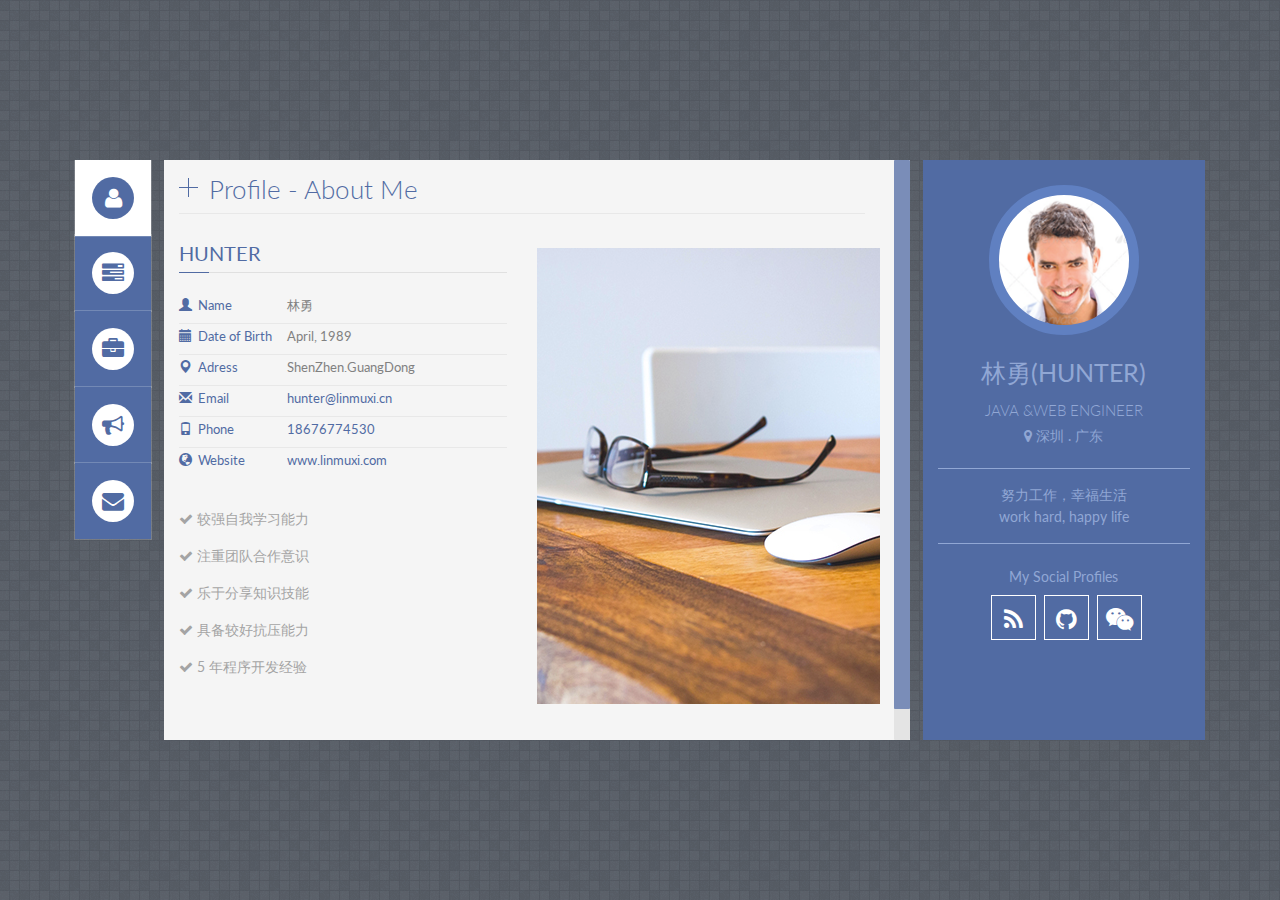
==== index.html @ 7f1f86b0 "update data" ====
<!DOCTYPE html>
<!--[if lt IE 7]>      <html class="no-js lt-ie9 lt-ie8 lt-ie7"> <![endif]-->
<!--[if IE 7]>         <html class="no-js lt-ie9 lt-ie8"> <![endif]-->
<!--[if IE 8]>         <html class="no-js lt-ie9"> <![endif]-->
<!--[if gt IE 8]><!--> <html class="no-js"> <!--<![endif]-->
    <head>

        <title>About Hunter</title>

        <meta http-equiv="content-type" content="text/html; charset=utf-8"/>
        <meta http-equiv="X-UA-Compatible" content="IE=edge,chrome=1">
        <meta name="viewport" content="width=device-width, initial-scale=1, maximum-scale=1"/>

        <meta name="description" content="FlexyCodes - FlexyCard vCard Template. Creating my personal page!"/>

        <!-- CSS | bootstrap -->
        <!-- Credits: http://getbootstrap.com/ -->
        <link  rel="stylesheet" type="text/css" href="css/bootstrap.min.css" />

        <!-- CSS | font-awesome -->
        <!-- Credits: http://fortawesome.github.io/Font-Awesome/icons/ -->
        <link rel="stylesheet" type="text/css" href="css/font-awesome.min.css" />

        <!-- CSS | animate -->
        <!-- Credits: http://daneden.github.io/animate.css/ -->
        <link rel="stylesheet" type="text/css" href="css/animate.min.css" />

        <!-- CSS | Normalize -->
        <!-- Credits: http://manos.malihu.gr/jquery-custom-content-scroller -->
        <link rel="stylesheet" type="text/css" href="css/jquery.mCustomScrollbar.css" />
       	
        <!-- CSS | Colors -->
        <link rel="stylesheet" type="text/css" href="css/colors/DarkBlue.css" id="colors-style" />
        <!--
        <link rel="stylesheet" type="text/css" href="css/switcher.css" />
        -->
        
        <!-- CSS | Style -->
        <!-- Credits: http://themeforest.net/user/FlexyCodes -->
        <link rel="stylesheet" type="text/css" href="css/main.css" />

        <!-- CSS | prettyPhoto -->
        <!-- Credits: http://www.no-margin-for-errors.com/ -->
        <link rel="stylesheet" type="text/css" href="css/prettyPhoto.css"/> 

		<!-- CSS | Google Fonts -->
        <link href='http://fonts.useso.com/css?family=Lato:300,400' rel='stylesheet' type='text/css'>
        <!-- Favicon -->
        <link rel="shortcut icon" type="image/x-icon" href="images/favicon/favicon.ico">

        <!--[if IE 7]>
                <link rel="stylesheet" type="text/css" href="css/icons/font-awesome-ie7.min.css"/>
        <![endif]-->

        <style>
            @media only screen and (max-width : 991px){
                .resp-vtabs .resp-tabs-container {
                    margin-left: 13px;
                }
            }
			
			@media only screen and (min-width : 800px) and (max-width : 991px){
                .resp-vtabs .resp-tabs-container {
                    margin-left: 13px;
					width:89%;
                }
            }		

        </style>

    </head>

    <body>

        <!--[if lt IE 7]>
                <p class="browsehappy">You are using an <strong>outdated</strong> browser. Please <a href="http://browsehappy.com/">upgrade your browser</a> to improve your experience.</p>
        <![endif]-->

        <!-- Laoding page -->
        <div id="preloader"><div id="spinner"></div></div>

        <!-- .slideshow -->
        <ul class="cb-slideshow" id="cb_slideshow" style="display:none">
            <li><span>Image 01</span><div></div></li>
            <li><span>Image 02</span><div></div></li>
            <li><span>Image 03</span><div></div></li>
            <li><span>Image 04</span><div></div></li>
            <li><span>Image 05</span><div></div></li>
            <li><span>Image 06</span><div></div></li>
        </ul> 
        <!-- /.slideshow --> 

        <!-- .wrapper --> 
        <div class="wrapper">

            <!--- .Content --> 
            <section class="tab-content">
                <div class="container">

                    <div class="row">

                        <div class="col-md-12">

                            <div class="row">   

                                <div class="col-md-3 widget-profil">
                                    <div class="row">

    <!-- Profile Image -->
    <div class="col-lg-12 col-md-12 col-sm-3 col-xs-12 ">
    	 
		 
                <!--                
         <div class="image-holder one" id="pic_prof_1" style="display:none">
                
                <img class="head-image up circle" src="images/img/up.png" width="150" height="150" alt="" />
                <img class="head-image up-left circle" src="images/img/upleft.png" width="150" height="150" alt="" />
                <img class="head-image left circle" src="images/img/left.png" width="150" height="150" alt="" />
                <img class="head-image down-left circle" src="images/img/downleft.png" width="150" height="150" alt="" />
                <img class="head-image down circle" src="images/img/down.png" width="150" height="150" alt="" />
                <img class="head-image down-right circle" src="images/img/downright.png" width="150" height="150" alt="" />
                <img class="head-image right circle" src="images/img/right.png" width="150" height="150" alt="" />
                <img class="head-image up-right circle" src="images/img/upright.png" width="150" height="150" alt="" />
                <img class="head-image front circle" src="images/img/front.png" width="150" height="150" alt="" />
                
        </div>
                -->
        
        <!-- style for simple image profile -->		
        <!-- \images\img\front.png -->
   		<div class="circle-img" id="pic_prof_2" style="display:block"></div>
       
    
    </div>
    <!-- End Profile Image -->
  
    <div class="col-lg-12 col-md-12 col-sm-9 col-xs-12">
    
    
        <!-- Profile info -->
        <div id="profile_info">
            <h1 id="name" class="transition-02">林勇(HUNTER)</h1>
            <h4 class="line">JAVA &AMP;WEB ENGINEER</h4>
            <h6><span class="fa fa-map-marker"></span> 深圳 . 广东</h6>
        </div>
        <!-- End Profile info -->  
    	
        
        <!-- Profile Description -->
        <div id="profile_desc">
            <p>
            	努力工作，幸福生活
            </p>
            <p>
                work hard, happy life
            </p>
        </div>
        <!-- End Profile Description -->  
    	
        
        <!-- Name -->
         <div id="profile_social">
            <h6>My Social Profiles</h6>
			
            <!-- <a href="#"><i class="fa fa-facebook"></i></a>
            <a href="#"><i class="fa fa-twitter"></i></a>
            <a href="#"><i class="fa fa-linkedin"></i></a>
            <a href="#"><i class="fa fa fa-dribbble"></i></a>
            <a href="#"><i class="fa fa-foursquare"></i></a> -->
            <a href="http://www.linmuxi.com" target="_blank"><i class="fa fa-rss"></i></a>
            <a href="https://github.com/linmuxi" target="_blank"><i class="fa fa-github"></i></a>
            <!-- <a href="https://plus.google.com/u/0/101683678720887158691" target="_blank"><i class="fa fa-google-plus"></i></a> -->
            <a href="images/img-profile/my-weixin.png"  rel="portfolio"><i class="fa fa-weixin"></i></a>
            <div class="clear"></div>
        </div>
        <!-- End Name -->  
      
    
    
    </div>
  
</div>                                </div>

                                <div class="col-md-9 flexy_content" style="padding-left: 0;padding-right: 0;">

                                    <!-- verticalTab menu -->
                                    <div id="verticalTab">

                                        <ul class="resp-tabs-list">
                                            <li class="tabs-profile hi-icon-wrap hi-icon-effect-5 hi-icon-effect-5a profile" data-tab-name="profile">			
                                                <span class="tite-list">profile</span>
                                                <i class="fa fa-user icon_menu icon_menu_active"></i>
                                            </li>

                                            <li class="tabs-resume hi-icon-wrap hi-icon-effect-5 hi-icon-effect-5a" data-tab-name="resume"> 
                                                <span class="tite-list">resume</span>
                                                <i class="fa fa-tasks icon_menu"></i>
                                            </li>

                                            <li class="tabs-portfolio hi-icon-wrap hi-icon-effect-5 hi-icon-effect-5a" data-tab-name="portfolio"> 
                                                <span class="tite-list">portfolio</span>
                                                <i class="fa fa-briefcase icon_menu"></i>
                                            </li>

                                            <li class="tabs-blog hi-icon-wrap hi-icon-effect-5 hi-icon-effect-5a" data-tab-name="blog">
                                                <span class="tite-list">blog</span>
                                                <i class="fa fa-bullhorn icon_menu"></i>
                                            </li>

                                            <li class="tabs-contact hi-icon-wrap hi-icon-effect-5 hi-icon-effect-5a" data-tab-name="contact" style="margin-bottom: 48px !important;"> 
                                                <span class="tite-list">contact</span>
                                                <i class="fa fa-envelope icon_menu"></i> 
                                            </li>

                                            <!-- <a href="#" id="print"><i class="fa fa-print icon_print"></i> </a>
                                            <a href="#" id="downlowd"><i class="fa fa-download icon_print"></i> </a> -->
                                        </ul>
                                        <!-- /resp-tabs-list -->



                                        <!-- resp-tabs-container --> 
                                        <div class="resp-tabs-container">

                                            <!-- profile -->
                                            <div id="profile" class="content_2">
                                                <!-- .title -->
<h1 class="h-bloc">Profile - About Me</h1>

<div class="row top-p">
    <div class="col-md-6 profile-l">
 		
        <!--About me-->
        <div class="title_content">
            <div class="text_content">Hunter</div>
            <div class="clear"></div>
        </div>

		   <ul class="about">

            <li>
                <i class="glyphicon glyphicon-user"></i>
                <label>Name</label>
                <span class="value">林勇</span>
                <div class="clear"></div>
            </li>

            <li>
                <i class="glyphicon glyphicon-calendar"></i>
                <label>Date of Birth</label>
                <span class="value">April, 1989</span>
                <div class="clear"></div>
            </li>

            <li> 
                <i class="glyphicon glyphicon-map-marker"></i>
                <label>Adress</label>
                <span class="value">ShenZhen.GuangDong</span>
                <div class="clear"></div>
            </li>

            <li>
                <i class="glyphicon glyphicon-envelope"></i>
                <label>Email</label>
                <span class="value"><a href="Mailto:hunter@linmuxi.cn">hunter@linmuxi.cn</a></span>
                <div class="clear"></div>
            </li>

            <li>
                <i class="glyphicon glyphicon-phone"></i>
                <label>Phone</label>
                <span class="value"><a href="tel:18676774530">18676774530</a></span>
                <div class="clear"></div>
            </li>

            <li>
                <i class="glyphicon glyphicon-globe"></i>
                <label>Website</label>
                <span class="value"><a href="http://www.linmuxi.com" target="_blank">www.linmuxi.com</a></span>
                <div class="clear"></div>
            </li>

        </ul>


        <p style="margin-bottom:15px">
            <i class="fa fa-check"></i>       
            较强自我学习能力
        </p>
        
         <p style="margin-bottom:15px">
            <i class="fa fa-check"></i>       
            注重团队合作意识
        </p>
         <p style="margin-bottom:15px">
            <i class="fa fa-check"></i>       
            乐于分享知识技能
        </p>
         <p style="margin-bottom:15px">
            <i class="fa fa-check"></i>       
            具备较好抗压能力
        </p>
         <p style="margin-bottom:15px">
            <i class="fa fa-check"></i>       
            5&nbsp;年程序开发经验
        </p>

    </div>
    <!-- End left-wrap -->

    <div class="col-md-6 profile-r">

        <div class="cycle-slideshow">
            <img src="images/img-profile/about_1.jpg" alt="" />
            <img src="images/img-profile/about_2.png" alt="" />
            <img src="images/img-profile/about_3.png" alt="" />
        </div>

    </div>

</div>

    <div class="clear"></div>


    <!--

    <div class="row" id="services">
		<div class="col-md-12">
            <div class="title_content">
                <div class="text_content">My Services 1</div>
                <div class="clear"></div>
            </div>
    
    
            <div class="col-md-4 pack-service">
                <div class="service">
                    <div class="service-icon"><i class="fa fa-tag"></i></div>
                    <div class="service-detail">
                        <h6>Making Money</h6>
                        <p>Fusce quis interdum ipsum.Suspendi suscipit vehicula sapienid mattis. Lorem ipsum amet consectetur.</p>
                    </div>
                </div>
            </div>
            <div class="col-md-4 pack-service">
                <div class="service">
                    <div class="service-icon"><i class="fa fa-cogs"></i></div>
                    <div class="service-detail">
                        <h6>Easy to Customize</h6>
                        <p>Fusce quis interdum ipsum.Suspendi suscipit vehicula sapienid mattis. Lorem ipsum amet consectetur.</p>
                    </div>
                </div>
            </div>
            <div class="col-md-4 pack-service">
                <div class="service">
                    <div class="service-icon"><i class="fa fa-arrows-alt"></i></div>
                    <div class="service-detail">
                        <h6>Moving Let Us Help</h6>
                        <p>Fusce quis interdum ipsum.Suspendi suscipit vehicula sapienid mattis. Lorem ipsum amet consectetur.</p>
                    </div>
                </div>
            </div>
         </div> 
    </div>
    -->
    <!-- End Services -->

   

<!-- <div class="copyrights">Collect from <a href="http://www.cssmoban.com/" >免费模板</a></div> -->

    <div class="clear"></div>
    <div class="border-list"></div>
	
    <div class="row">
    <div class="col-md-12">
        <!--
        <div class="bottom-p">
            <div class="title_content">
                <div class="text_content">My Services 2</div>
                <div class="clear"></div>
            </div>
    
            <div class="panel-group" id="accordion">
                <div class="panel panel-default">
                    <div class="panel-heading">
                        <h4 class="panel-title">
                            <a data-toggle="collapse" data-parent="#accordion" href="#collapseOne" class="collapse_tabs">
                                Making Money
                                <i class="glyphicon glyphicon-chevron-up" style="float: right;font-size: 13px;"></i>
                            </a>
                        </h4>
                    </div>
                    <div id="collapseOne" class="panel-collapse collapse in">
                        <div class="panel-body">
                            <i class="fa fa-quote-left"></i>  Anim pariatur cliche reprehenderit, enim eiusmod high life accusamus terry richardson ad squid. 3 wolf moon officia aute, non cupidatat skateboard dolor brunch. Food truck quinoa nesciunt laborum eiusmod. Brunch 3 wolf moon tempor, sunt aliqua put a bird on it squid single-origin coffee nulla assumenda shoreditch et. Nihil anim keffiyeh helvetica, craft beer labore wes anderson cred nesciunt sapiente ea proident. Ad vegan excepteur butcher vice lomo. Leggings occaecat craft beer farm-to-table, raw denim aesthetic synth nesciunt you probably haven't heard of them accusamus labore sustainable VHS.
                        </div>
                    </div>
                </div>
                <div class="panel panel-default">
                    <div class="panel-heading">
                        <h4 class="panel-title">
                            <a data-toggle="collapse" data-parent="#accordion" href="#collapseTwo" class="collapse_tabs">
                                Easy to Customize
                                <i class="glyphicon glyphicon-chevron-down" style="float: right;font-size: 13px;"></i>
                            </a>
                        </h4>
                    </div>
                    <div id="collapseTwo" class="panel-collapse collapse">
                        <div class="panel-body">
                            <i class="fa fa-quote-left"></i>  Anim pariatur cliche reprehenderit, enim eiusmod high life accusamus terry richardson ad squid. 3 wolf moon officia aute, non cupidatat skateboard dolor brunch. Food truck quinoa nesciunt laborum eiusmod. Brunch 3 wolf moon tempor, sunt aliqua put a bird on it squid single-origin coffee nulla assumenda shoreditch et. Nihil anim keffiyeh helvetica, craft beer labore wes anderson cred nesciunt sapiente ea proident. Ad vegan excepteur butcher vice lomo. Leggings occaecat craft beer farm-to-table, raw denim aesthetic synth nesciunt you probably haven't heard of them accusamus labore sustainable VHS.
                        </div>
                    </div>
                </div>
                <div class="panel panel-default">
                    <div class="panel-heading">
                        <h4 class="panel-title">
                            <a data-toggle="collapse" data-parent="#accordion" href="#collapseThree" class="collapse_tabs">
                                Moving Let Us Help
                                <i class="glyphicon glyphicon-chevron-down" style="float: right;font-size: 13px;"></i>
                            </a>
                        </h4>
                    </div>
                    <div id="collapseThree" class="panel-collapse collapse">
                        <div class="panel-body">
                            <i class="fa fa-quote-left"></i>  Anim pariatur cliche reprehenderit, enim eiusmod high life accusamus terry richardson ad squid. 3 wolf moon officia aute, non cupidatat skateboard dolor brunch. Food truck quinoa nesciunt laborum eiusmod. Brunch 3 wolf moon tempor, sunt aliqua put a bird on it squid single-origin coffee nulla assumenda shoreditch et. Nihil anim keffiyeh helvetica, craft beer labore wes anderson cred nesciunt sapiente ea proident. Ad vegan excepteur butcher vice lomo. Leggings occaecat craft beer farm-to-table, raw denim aesthetic synth nesciunt you probably haven't heard of them accusamus labore sustainable VHS.
                        </div>
                    </div>
                </div>
            </div>
        </div>
    -->
    </div>
 
 
</div>
    <div class="clear"></div>
                                            </div>
                                            <!-- End .profile -->

                                            <!-- .resume -->
                                            <div id="resume" class="content_2">
                                                <!-- .title -->

<h1 class="h-bloc">Resume - Personal Info</h1> 

<div class="row">

   <!-- .resume-right -->
    <div class="col-md-6">

        <!-- .title_content -->
        <div class="title_content" style="float: none;">
            <div class="text_content">Web skills</div>
            <div class="clear"></div>
        </div>
        <!-- /.title_content -->
        
        <div class="skills">
            <!-- .skillbar -->
            <div class="skillbar clearfix" data-percent="95%">
                <div class="skillbar-title"><span>Photoshop</span></div>
                <div class="skillbar-bar"></div>
                <div class="skill-bar-percent">95%</div>
            </div>
    
            <!-- /.skillbar -->
            
            <!-- .skillbar -->
            <div class="skillbar clearfix" data-percent="90%">
                <div class="skillbar-title"><span>Illustrateur</span></div>
                <div class="skillbar-bar"></div>
                <div class="skill-bar-percent">90%</div>
            </div>
            <!-- /.skillbar -->
            
            <!-- .skillbar -->
            <div class="skillbar clearfix" data-percent="65%">
                <div class="skillbar-title"><span>Indesign</span></div>
                <div class="skillbar-bar"></div>
                <div class="skill-bar-percent">65%</div>
            </div>
            <!-- /.skillbar -->
            
            <!-- .skillbar -->
            <div class="skillbar clearfix" data-percent="35%">
                <div class="skillbar-title"><span>Flash</span></div>
                <div class="skillbar-bar"></div>
                <div class="skill-bar-percent">35%</div>
            </div>
            <!-- /.skillbar -->
        </div>
        
        
        <!-- .title_content -->
        <div class="title_content" style="float: none;">
            <div class="text_content">Server-side Skills</div>
            <div class="clear"></div>
        </div>
        <!-- /.title_content -->
        
        <div class="skills">
            <!-- .skillbar -->
            <div class="skillbar clearfix" data-percent="85%">
                <div class="skillbar-title"><span>Wordpress</span></div>
                <div class="skillbar-bar"></div>
                <div class="skill-bar-percent">85%</div>
            </div>
            <!-- /.skillbar -->
            
            <!-- .skillbar -->
            <div class="skillbar clearfix" data-percent="75%">
                <div class="skillbar-title"><span>Joomla</span></div>
                <div class="skillbar-bar"></div>
                <div class="skill-bar-percent">75%</div>
            </div>
            <!-- /.skillbar -->
            
            <!-- .skillbar -->
            <div class="skillbar clearfix" data-percent="60%">
                <div class="skillbar-title"><span>Drupal</span></div>
                <div class="skillbar-bar"></div>
                <div class="skill-bar-percent">60%</div>
            </div>
            <!-- /.skillbar -->
            
             <!-- .skillbar -->
            <div class="skillbar clearfix" data-percent="89%">
                <div class="skillbar-title"><span>Php</span></div>
                <div class="skillbar-bar"></div>
                <div class="skill-bar-percent">89%</div>
            </div>
            <!-- /.skillbar --> 
        </div>
        
         
        <!-- .title_content -->
        <div class="title_content" style="float: none;">
            <div class="text_content">Other Skills</div>
            <div class="clear"></div>
        </div>
        <!-- /.title_content -->
            
        <div class="skills">       
            <!-- .skillbar -->
            <div class="skillbar clearfix" data-percent="85%">
                <div class="skillbar-title"><span>MS Excel</span></div>
                <div class="skillbar-bar"></div>
                <div class="skill-bar-percent">85%</div>
            </div>
            <!-- /.skillbar -->
            
            <!-- .skillbar -->
            <div class="skillbar clearfix " data-percent="95%">
                <div class="skillbar-title"><span>MS Word</span></div>
                <div class="skillbar-bar"></div>
                <div class="skill-bar-percent">95%</div>
            </div>
            <!-- /.skillbar -->
            
            <!-- .skillbar -->
            <div class="skillbar clearfix " data-percent="60%">
                <div class="skillbar-title"><span>Powerpoint</span></div>
                <div class="skillbar-bar"></div>
                <div class="skill-bar-percent">60%</div>
            </div>
            <!-- /.skillbar -->
            
            <!-- .skillbar -->
            <div class="skillbar clearfix " data-percent="40%">
                <div class="skillbar-title"><span>SharePoint</span></div>
                <div class="skillbar-bar"></div>
                <div class="skill-bar-percent">40%</div>
            </div>
            <!-- /.skillbar -->   
		</div>
        
        <!-- .title_content -->
        <div class="title_content" style="float: none;">
            <div class="text_content">Language Skills</div>
            <div class="clear"></div>
        </div>
        <!-- /.title_content -->
        
        <div class="skills">
            <!-- .skillbar -->
            <div class="skillbar clearfix" data-percent="90%">
                <div class="skillbar-title"><span>English</span></div>
                <div class="skillbar-bar"></div>
                <div class="skill-bar-percent">90%</div>
            </div>
            <!-- /.skillbar -->
            
            <!-- .skillbar -->
            <div class="skillbar clearfix " data-percent="80%">
                <div class="skillbar-title"><span>French</span></div>
                <div class="skillbar-bar"></div>
                <div class="skill-bar-percent">80%</div>
            </div>
            <!-- /.skillbar -->
            
            <!-- .skillbar -->
            <div class="skillbar clearfix " data-percent="50%">
                <div class="skillbar-title"><span>Spanish</span></div>
                <div class="skillbar-bar"></div>
                <div class="skill-bar-percent">50%</div>
            </div>
            <!-- /.skillbar -->
            
            <!-- .skillbar -->
            <div class="skillbar clearfix " data-percent="60%">
                <div class="skillbar-title"><span>Swiss</span></div>
                <div class="skillbar-bar"></div>
                <div class="skill-bar-percent">60%</div>
            </div>
            <!-- /.skillbar -->
        </div>
        
        
        <!-- .title_content -->
        <div class="title_content" style="float: none;">
            <div class="text_content">My Resume</div>
            <div class="clear"></div>
        </div>
        <!-- /.title_content -->
        
        <!-- .download_resume -->
        <a class="download" style="margin:0;float: left;" href="#">
            <span data-hover="Download My Resume"><i class="glyphicon glyphicon-download-alt"></i> Download My Resume</span>
        </a>
        <!-- /.download_resume -->

    </div>
     <!-- /.resume-right -->
     
     
     
     <!-- .resume-left -->
    <div class="col-md-6 resume-left">    
        <!-- .title_content -->
        <div class="title_content" style="margin-bottom:5px">
            <div class="text_content">Experience</div>
            <div class="clear"></div>
        </div>
        <!-- /.title_content -->
        
        <!-- .attributes -->
        <ul class="attributes">
            <li class="first">
                <h5>软件工程师 <span class="duration"><i class="fa fa-calendar color"></i> 2015.7 - Now</span></h5>
                <h6><span class="fa fa-briefcase"></span> 深圳市前海吉信互联网金融服务有限公司</h6>
                <p>在职期间主要负责公司理财P2P平台开发与维护、Android相关应用开发、官网门户网站开发</p>
                <p>
                    <i class="fa fa-check"> 理财P2P平台：<a href="https://www.loankeen.com/" target="_blank">www.loankeen.com</a></i>
                    <i class="fa fa-check"> 官网门户网站：<a href="http://www.jxjust.com/" target="_blank">www.jxjust.com</a></i>
                    <i class="fa fa-check"> Android应用：<a href="http://7xqlat.com1.z0.glb.clouddn.com/android_tv_realtime.png" target="_blank" rel="portfolio">TV实时交易数据</a></i>
                </p>
                <p></p>
            </li>
            <li>
                <h5>Java软件工程师 <span class="duration"><i class="fa fa-calendar color"></i> 2012.7 - 2015.7</span></h5>
                <h6><span class="fa fa-briefcase"></span> 深圳市康拓普信息技术有限公司</h6>
                <p>...</p>
            </li>
            <li>
                <h5>Java软件工程师 <span class="duration"><i class="fa fa-calendar color"></i> 2011.6 - 2012.7</span></h5>
                <h6><span class="fa fa-briefcase"></span> 博彦科技(深圳)有限公司</h6>
                <p>...</p>
            </li>
        </ul>
        <!-- /.attributes -->
        <br>
        
        <!-- .title_content -->
        <div class="title_content">
            <div class="text_content">Education</div>
            <div class="clear"></div>
        </div>
        <!-- /.title_content -->
        
        <!-- .attributes -->
        <ul class="attributes">
            <li class="first">
                <h5>华中科技大学 <span class="duration"><i class="fa fa-calendar color"></i> 2011 - 2016</span></h5>
                <h6><span class="fa fa-book"></span> 计算机科学与技术<span style="padding-left:20px;">本科</span></h6>
            </li>
            <li>
                <h5>华中科技大学 <span class="duration"><i class="fa fa-calendar color"></i> 2008 - 2011</span></h5>
                <h6><span class="fa fa-book"></span>  计算机应用技术<span style="padding-left:20px;">专科</span></h6>
            </li>
        </ul>
        <!-- /.attributes -->
        <br>  
        
        
          <!-- .title_content 
        <div class="title_content">
            <div class="text_content">Awards</div>
            <div class="clear"></div>
        </div>-->
        <!-- /.title_content -->
        
        <!-- .attributes 
        <ul class="attributes">
            <li class="first">
                <h5>Graphic &amp; Art Direction <span class="duration"><i class="fa fa-calendar color"></i> 2013 - 2014</span></h5>
                <h6><span class="fa fa-trophy"></span> Name of Institute</h6>
                <p>Emi Phasellus congue auctor risuspon, eget males. Pellentes que un imperdiet, odio quis orn sollicitud. Sed vitae lectus elementum mauris.</p>
            </li>
            <li>
                <h5>Design &amp; Art Direction <span class="duration"><i class="fa fa-calendar color"></i> 2012 - 2013</span></h5>
                <h6><span class="fa fa-trophy"></span> Name of Institute</h6>
                <p>Emi Phasellus congue auctor risuspon, eget males. Pellentes que un imperdiet, odio quis orn sollicitud. Sed vitae lectus elementum mauris.</p>
            </li>
  
        </ul>-->
        <!-- /.attributes -->
        <br>  
        
    </div>
    <!-- /.resume-left -->
</div>

  <div style="clear: both"></div>  
  
  
<!-- client reference -->
<div class="row">
    <div class="col-md-12">   
    
<div class="reference clearfix"> 
            
         <!-- .title_content 
        <div class="title_content" style="margin-bottom:5px">
            <div class="text_content">Client reference</div>
            <div class="clear"></div>
        </div>-->
        <!-- /.title_content -->
        
        <!--
        <ul>
            <li class="clearfix">
                <img src="http://placehold.it/100x100" class="img_reference" width="100" height="100" alt="">
                <p>“Many desktop publishing packages and web page editors now use Lorem Ipsum as their default will model text, and a search for 'lorem ipsum' hope is uncover many web sites still”</p>
                <span>John Doe, UX Designer</span>
            </li>
            <li class="clearfix">
                <img src="http://placehold.it/100x100" class="img_reference" width="100" height="100" alt="">
                <p>“very nice colleague she always helped me out if i didnt know something editors now use Lorem Ipsum as their default”</p>
                <span>Leia Calvi, UX Designer</span>
            </li>
            <li class="clearfix">
                <img src="http://placehold.it/100x100" class="img_reference" width="100" height="100" alt="">
                <p>“old colleague and now close friend, she is really sweet and helpfull packages and web page editors now use Lorem Ipsum as their default will model text”</p>
                <span>Maria Callas, UX Designer</span>
            </li>
        </ul>
    -->
</div>
 </div>
     
     <!-- <div class="copyrights">Collect from <a href="http://www.cssmoban.com/" >免费模板</a></div> -->
     
     
     <div style="clear: both"></div>   
</div>

                                            </div>
                                            <!-- End .resume -->

                                            <!-- .portfolio -->
                                            <div id="portfolio" class="content_2">
                                                
                                                <!-- .title -->
                                                <h1 class="h-bloc">Portfolio - My Works</h1>

                                                <!-- .container-portfolio -->
                                                <div class="container-portfolio">

                                                    <!-- #filters -->
                                                    <ul id="filters" class="clearfix">
                                                        <li><span class="filter active" data-filter="catWeb catGraphic catMotion logo">All</span></li>
                                                        <li><span class="filter" data-filter="catWeb">Web Design</span></li>
                                                        <li><span class="filter" data-filter="catGraphic">Graphic Design</span></li>
                                                        <li><span class="filter" data-filter="catMotion">Motion Graphic</span></li>
                                                        <li><span class="filter" data-filter="logo">Logo</span></li>
                                                    </ul>
                                                    <!-- /#filters -->
                                    
                                                    <!-- #portfoliolist -->
                                                    <div id="portfoliolist">

                                                        <!-- .portfolio -->
                                                        <div class="portfolio logo" data-cat="logo">	
                                                            <!-- .portfolio-wrapper -->
                                                            <div class="portfolio-wrapper">		
                                                                <a href="images/portfolio/1.jpg" rel="portfolio" title="Lorem ipsum dolor sit amet, consectetur adipiscing Vivamus sit amet ligula non lectus.consectetur adipiscingVivamus sit amet">
                                                                    <img src="images/portfolio/1.jpg" alt="Visual Infography" />
                                                                    <div class="label">
                                                                        <div class="label-text">
                                                                            <a class="text-title">Project Name</a>
                                                                            <span class="text-category">Logo</span>
                                                                        </div>
                                                                        <div class="label-bg"></div>
                                                                    </div>
                                                                </a>
                                                            </div>
                                                            <!-- /.portfolio-wrapper -->
                                                        </div>		
                                                        <!-- /.portfolio -->

 

                                                        <!-- .portfolio -->
                                                        <div class="portfolio catWeb" data-cat="catWeb">	
                                                            <!-- .portfolio-wrapper -->
                                                            <div class="portfolio-wrapper">		
                                                                <a href="http://www.youtube.com/watch?v=c9MnSeYYtYY" rel="portfolio">

                                                                    <img src="images/portfolio/2.jpg" alt="Visual Infography" />
                                                                    <div class="label">
                                                                        <div class="label-text">
                                                                            <a class="text-title">Project Name</a>
                                                                            <span class="text-category">Web Design</span>
                                                                        </div>
                                                                        <div class="label-bg"></div>
                                                                    </div>
                                                                </a>
                                                            </div>
                                                            <!-- /.portfolio-wrapper -->
                                                        </div>		
                                                        <!-- /.portfolio -->
 
                                                        <!-- .portfolio -->
                                                        <div class="portfolio catWeb" data-cat="catWeb">
                                                            <!-- .portfolio-wrapper -->
                                                            <div class="portfolio-wrapper">			
                                                                <a href="images/portfolio/3.jpg" rel="portfolio">
                                                                    <img src="images/portfolio/3.jpg" alt="Sonor's Design" />
                                                                    <div class="label">
                                                                        <div class="label-text">
                                                                            <a class="text-title">Project Name</a>
                                                                            <span class="text-category">Web design</span>
                                                                        </div>
                                                                        <div class="label-bg"></div>
                                                                    </div>
                                                                </a>
                                                            </div>
                                                            <!-- /.portfolio-wrapper -->
                                                        </div>				
                                                        <!-- /.portfolio -->

                                                        <!-- .portfolio -->
                                                        <div class="portfolio catMotion" data-cat="catMotion">
                                                            <!-- .portfolio-wrapper -->
                                                            <div class="portfolio-wrapper">			
                                                                <a href="images/portfolio/4.jpg" rel="portfolio">
                                                                    <img src="images/portfolio/4.jpg" alt="Typography Company" />
                                                                    <div class="label">
                                                                        <div class="label-text">
                                                                            <a class="text-title">Project Name</a>
                                                                            <span class="text-category">Motion Graphic</span>
                                                                        </div>
                                                                        <div class="label-bg"></div>
                                                                    </div>
                                                                </a>
                                                            </div>
                                                            <!-- /.portfolio-wrapper -->
                                                        </div>	
                                                        <!-- /.portfolio -->

                                                        <!-- .portfolio -->
                                                        <div class="portfolio catWeb" data-cat="catWeb">
                                                            <!-- .portfolio-wrapper -->
                                                            <div class="portfolio-wrapper">
                                                                <a href="images/portfolio/5.jpg" title="Etiam quis mi eu elit tempor facilisis id et neque. Nulla sit amet sem sapien." rel="portfolio">
                                                                    <img src="images/portfolio/5.jpg" alt="Weatherette" />
                                                                    <div class="label">
                                                                        <div class="label-text">
                                                                            <a class="text-title">Project Name</a>
                                                                            <span class="text-category">Web Design</span>
                                                                        </div>
                                                                        <div class="label-bg"></div>
                                                                    </div>
                                                                </a>
                                                            </div>
                                                            <!-- /.portfolio-wrapper -->
                                                        </div>	
                                                        <!-- /.portfolio -->

                                                        <!-- .portfolio -->
                                                        <div class="portfolio catMotion" data-cat="catMotion">
                                                            <!-- .portfolio-wrapper -->
                                                            <div class="portfolio-wrapper">		
                                                                <a href="images/portfolio/6.jpg" rel="portfolio">				
                                                                    <img src="images/portfolio/6.jpg" alt="BMF" />
                                                                    <div class="label">
                                                                        <div class="label-text">
                                                                            <a class="text-title">Project Name</a>
                                                                            <span class="text-category">Motion Graphic</span>
                                                                        </div>
                                                                        <div class="label-bg"></div>
                                                                    </div>
                                                                </a>
                                                            </div>
                                                            <!-- /.portfolio-wrapper -->
                                                        </div>	
                                                        <!-- /.portfolio -->

                                                        <!-- .portfolio -->
                                                        <div class="portfolio catGraphic" data-cat="catGraphic">
                                                            <!-- .portfolio-wrapper -->
                                                            <div class="portfolio-wrapper">		
                                                                <a href="images/portfolio/7.jpg" title="Etiam quis mi eu elit tempor facilisis id et neque. Nulla sit amet sem sapien." rel="portfolio">				
                                                                    <img src="images/portfolio/7.jpg" alt="Techlion" />
                                                                    <div class="label">
                                                                        <div class="label-text">
                                                                            <a class="text-title">Project Name</a>
                                                                            <span class="text-category">Graphic Design</span>
                                                                        </div>
                                                                        <div class="label-bg"></div>
                                                                    </div>
                                                                </a>
                                                            </div>
                                                            <!-- /.portfolio-wrapper -->
                                                        </div>
                                                        <!-- /.portfolio -->

                                                        <!-- .portfolio -->
                                                        <div class="portfolio logo" data-cat="logo">
                                                            <!-- .portfolio-wrapper -->
                                                            <div class="portfolio-wrapper">		
                                                                <a href="images/portfolio/8.jpg" rel="portfolio" title="Etiam quis mi eu elit tempor facilisis id et neque. Nulla sit amet sem sapien.">
                                                                    <img src="images/portfolio/8.jpg" alt="KittyPic" />
                                                                    <div class="label">
                                                                        <div class="label-text">
                                                                            <a class="text-title">Project Name</a>
                                                                            <span class="text-category">Logo</span>
                                                                        </div>
                                                                        <div class="label-bg"></div>
                                                                    </div>
                                                                </a>
                                                            </div>
                                                            <!-- /.portfolio-wrapper -->
                                                        </div>	
                                                        <!-- /.portfolio -->

                                                        <!-- .portfolio -->
                                                        <div class="portfolio catWeb" data-cat="catWeb">
                                                            <!-- .portfolio-wrapper -->
                                                            <div class="portfolio-wrapper">			
                                                                <a href="images/portfolio/9.jpg" title="Etiam quis mi eu elit tempor facilisis id et neque. Nulla sit amet sem sapien." rel="portfolio">
                                                                    <img src="images/portfolio/9.jpg" alt="Graph Plotting" />
                                                                    <div class="label">
                                                                        <div class="label-text">
                                                                            <a class="text-title">Project Name</a>
                                                                            <span class="text-category">Web Design</span>
                                                                        </div>
                                                                        <div class="label-bg"></div>
                                                                    </div>
                                                                </a>
                                                            </div>
                                                            <!-- /.portfolio-wrapper -->
                                                        </div>	
                                                        <!-- /.portfolio -->

                                                        <!-- .portfolio -->
                                                        <div class="portfolio catGraphic" data-cat="catGraphic">
                                                            <!-- .portfolio-wrapper -->
                                                            <div class="portfolio-wrapper">	
                                                                <a href="images/portfolio/10.jpg" rel="portfolio">
                                                                    <img src="images/portfolio/10.jpg" alt="QR Quick Response" />
                                                                    <div class="label">
                                                                        <div class="label-text">
                                                                            <a class="text-title">Project Name</a>
                                                                            <span class="text-category">Graphic Design</span>
                                                                        </div>
                                                                        <div class="label-bg"></div>
                                                                    </div>
                                                                </a>
                                                            </div>
                                                            <!-- /.portfolio-wrapper -->
                                                        </div>	
                                                        <!-- /.portfolio -->

                                                        <!-- .portfolio -->
                                                        <div class="portfolio logo" data-cat="logo">
                                                            <!-- .portfolio-wrapper -->
                                                            <div class="portfolio-wrapper">	
                                                                <a href="images/portfolio/11.jpg" title="Etiam quis mi eu elit tempor facilisis id et neque. Nulla sit amet sem sapien." rel="portfolio">
                                                                    <img src="images/portfolio/11.jpg" alt="Mobi Sock" />
                                                                    <div class="label">
                                                                        <div class="label-text">
                                                                            <a class="text-title">Project Name</a>
                                                                            <span class="text-category">Logo</span>
                                                                        </div>
                                                                        <div class="label-bg"></div>
                                                                    </div>
                                                                </a>
                                                            </div>
                                                            <!-- /.portfolio-wrapper -->
                                                        </div>	
                                                        <!-- /.portfolio -->

                                                        <!-- .portfolio -->
                                                        <div class="portfolio logo" data-cat="logo">
                                                            <!-- .portfolio-wrapper -->
                                                            <div class="portfolio-wrapper">
                                                                <a href="images/portfolio/12.jpg" rel="portfolio">
                                                                    <img src="images/portfolio/12.jpg" alt="Village Community Church" />
                                                                    <div class="label">
                                                                        <div class="label-text">
                                                                            <a class="text-title">Project Name</a>
                                                                            <span class="text-category">Logo</span>
                                                                        </div>
                                                                        <div class="label-bg"></div>
                                                                    </div>
                                                                </a>
                                                            </div>
                                                            <!-- /.portfolio-wrapper -->
                                                        </div>	
                                                        <!-- /.portfolio -->

                                                        <div class="clear"></div>

                                                    </div>
                                                    <!-- #portfoliolist -->
                                                </div>
                                                <!-- /.container-portfolio -->
                                                                                       </div>
                                            <!-- End .portfolio -->

                                            <!-- .blog -->
                                            <div id="blog" class="content_2">
                                                <h1 class="h-bloc">Blog - My Blog</h1><br> 

<div class="col-md-12">
    <div class="row">

        <!-- Page Blog -->
        <div class="col-md-12" id="blog_page">
            <!-- start Page Blog -->
            <section id="blog-page">

                <!-- Post 1 -->	
                <article id="post-1" class="blog-article">                    

                    <div class="col-md-12">

                        <div class="row">

                            <div class="col-md-12 post_media">
                                <div class="post-format-icon">
                                    <a href="#" class="item-date"><span class="fa fa-picture-o"></span></a>
                                </div>
                                <div class="media">
                                    <div class="he-wrap tpl2">
                                        <div id="carousel-1" class="carousel slide" data-ride="carousel">

                                            <ol class="carousel-indicators">
                                                <li data-target="#carousel-1" data-slide-to="0" class="active"></li>
                                                <li data-target="#carousel-1" data-slide-to="1"></li>
                                                <li data-target="#carousel-1" data-slide-to="2"></li>
                                            </ol>

                                            <div class="carousel-inner">

                                                <div class="item active">
                                                    <img src="images/blog/blog-1.jpg" alt="" />
                                                    <div class="carousel-caption">
                                                        <h4>First Thumbnail label</h4>
                                                        <p>Cras justo odio, dapibus ac facilisis in, egestas eget quam. Donec id elit non mi porta gravida at eget metus. Nullam id dolor id nibh ultricies vehicula ut id elit.</p>
                                                    </div>
                                                </div>


                                                <div class="item">
                                                    <img src="images/blog/blog-2.jpg" alt="" />
                                                    <div class="carousel-caption">
                                                        <h4>First Thumbnail label</h4>
                                                        <p>Cras justo odio, dapibus ac facilisis in, egestas eget quam. Donec id elit non mi porta gravida at eget metus. Nullam id dolor id nibh ultricies vehicula ut id elit.</p>
                                                    </div>
                                                </div>

                                                <div class="item">
                                                    <img src="images/blog/blog-3.jpg" alt="" />
                                                    <div class="carousel-caption">
                                                        <h4>First Thumbnail label</h4>
                                                        <p>Cras justo odio, dapibus ac facilisis in, egestas eget quam. Donec id elit non mi porta gravida at eget metus. Nullam id dolor id nibh ultricies vehicula ut id elit.</p>
                                                    </div>
                                                </div>

                                            </div>

                                            <a class="left carousel-control" href="#carousel-1" data-slide="prev">
                                                <span class="glyphicon glyphicon-chevron-left"></span>
                                            </a>

                                            <a class="right carousel-control" href="#carousel-1" data-slide="next">
                                                <span class="glyphicon glyphicon-chevron-right"></span>
                                            </a>

                                        </div>
                                    </div>

                                </div>
                            </div>
                        </div>

                        <div class="row">
                            <div class="col-md-12 post_content">
                                <div class="content post_format_standart">
                                    <div class="top_c ">

                                        <div class="title_content">
                                            <div class="text_content"><a href="#post-1" class="read_more">Blog Post Gallery</a></div>
                                            <div class="clear"></div>
                                        </div>

                                        <ul class="info">
                                            <li><i class="glyphicon glyphicon-comment"></i> 2 Comments</li>
                                            <li><i class="glyphicon glyphicon-time"></i> January 31, 2014</li>
                                            <li><i class="glyphicon glyphicon-user"></i> by Jane Doe</li>
                                            <li><i class="glyphicon glyphicon-tag"></i> jquery, slider, web design</li>
                                        </ul>

                                        <div class="blog-content">
                                            <p><i class="fa fa-quote-left"></i> Lorem ipsum dolor sit amet, consectetuer adipiscing elit. Aenean commodo ligula eget dolor. Aenean massa. Cum sociis natoque penatibus et magnis dis parturient montes, nascetur ridiculus mus. Donec quam felis, ultricies nec, pellentesque eu, pretium quis, sem. Nulla consequat massa quis enim. Donec pede justo, fringilla vel, aliquet nec, vulputate eget, arcu. In enim justo...</p></div>
                                    </div>
                                </div>	

                                <a href="#post-1" class="read_m pull-right">Read More <i class='glyphicon glyphicon-chevron-right'></i></a>

                            </div>
                        </div>

                    </div>
                </article>
                <!-- End Post 1 -->

                <div class="clear"></div>

                <!-- Post 2 -->
                <article id="post-2" class="blog-article">                    

                    <div class="col-md-12">

                        <div class="row">

                            <div class="col-md-12 post_media">

                                <div class="post-format-icon">
                                    <a href="#" class="item-date"><span class="fa fa-pencil"></span></a>
                                </div>

                            </div>
                        </div>

                        <div class="row">
                            <div class="col-md-12 post_content">
                                <div class="content post_format_standart">
                                    <div class="top_c ">

                                        <div class="title_content">
                                            <div class="text_content"><a href="#post-2" class="read_more">Blog Aside post</a></div>
                                            <div class="clear"></div>
                                        </div>

                                        <ul class="info">
                                            <li><i class="glyphicon glyphicon-comment"></i> 2 Comments</li>
                                            <li><i class="glyphicon glyphicon-time"></i> January 31, 2014</li>
                                            <li><i class="glyphicon glyphicon-user"></i> by Jane Doe</li>
                                            <li><i class="glyphicon glyphicon-tag"></i> php, web design</li>
                                        </ul>

                                        <div class="blog-content">
                                            <p><i class="fa fa-quote-left"></i> Lorem ipsum dolor sit amet, consectetuer adipiscing elit. Aenean commodo ligula eget dolor. Aenean massa. Cum sociis natoque penatibus et magnis dis parturient montes, nascetur ridiculus mus. Donec quam felis, ultricies nec, pellentesque eu, pretium quis, sem. Nulla consequat massa quis enim. Donec pede justo, fringilla vel, aliquet nec, vulputate eget, arcu. In enim justo...</p></div>
                                    </div>
                                </div>	

                                <a href="#post-2" class="read_m pull-right">Read More <i class='glyphicon glyphicon-chevron-right'></i></a>

                            </div>
                        </div>

                    </div>
                </article>
                <!-- End Post 2 -->

                <div class="clear"></div>

                <!-- Post 3 -->
                <article id="post-3" class="blog-article">                    

                    <div class="col-md-12">

                        <div class="row">

                            <div class="col-md-12 post_media">

                                <div class="post-format-icon">
                                    <a href="#" class="item-date"><span class="fa fa-picture-o"></span></a>
                                </div>

                                <div class="media">
                                    <div class="he-wrap tpl2">
                                        <img src="images/blog/blog-4.jpg" class="img-hover" alt="" />
                                    </div>

                                </div>
                            </div>
                        </div>

                        <div class="row">
                            <div class="col-md-12 post_content">
                                <div class="content post_format_standart">
                                    <div class="top_c ">

                                        <div class="title_content">
                                            <div class="text_content"><a href="#post-3" class="read_more">Blog Post Image</a></div>
                                            <div class="clear"></div>
                                        </div>

                                        <ul class="info">
                                            <li><i class="glyphicon glyphicon-comment"></i> 2 Comments</li>
                                            <li><i class="glyphicon glyphicon-time"></i> January 31, 2014</li>
                                            <li><i class="glyphicon glyphicon-user"></i> by Jane Doe</li>
                                            <li><i class="glyphicon glyphicon-tag"></i> php, web design</li>
                                        </ul>

                                        <div class="blog-content">
                                            <p><i class="fa fa-quote-left"></i> Lorem ipsum dolor sit amet, consectetuer adipiscing elit. Aenean commodo ligula eget dolor. Aenean massa. Cum sociis natoque penatibus et magnis dis parturient montes, nascetur ridiculus mus. Donec quam felis, ultricies nec, pellentesque eu, pretium quis, sem. Nulla consequat massa quis enim. Donec pede justo, fringilla vel, aliquet nec, vulputate eget, arcu. In enim justo...</p></div>
                                    </div>
                                </div>	

                                <a href="#post-3" class="read_m pull-right">Read More <i class='glyphicon glyphicon-chevron-right'></i></a>

                            </div>
                        </div>

                    </div>
                </article>

                <!-- End Post 3 -->

            </section>

            <!-- End Page Blog -->



            <!-- Page Blog - Post 1 -->
            <section id="post-1-page" class="content-post" style="display: none">
                <div class="row inner">

                    <div class="col-md-12" style="width: 100%;-webkit-box-sizing: border-box;-moz-box-sizing: border-box;box-sizing: border-box;float: left;background: rgba(255, 255, 255, 0.8);padding-bottom: 15px;padding-top: 15px;">

                        <article class="postPage">

                            <div class="col-md-12 post_media">
                                <div class="post-format-icon">
                                    <a href="#" class="item-date"><span class="fa fa-picture-o"></span></a>
                                </div>
                                <div class="media">
                                    <div class="he-wrap tpl2">
                                        <div id="carousel-2" class="carousel slide" data-ride="carousel">

                                            <ol class="carousel-indicators">
                                                <li data-target="#carousel-2" data-slide-to="0" class="active"></li>
                                                <li data-target="#carousel-2" data-slide-to="1"></li>
                                                <li data-target="#carousel-2" data-slide-to="2"></li>
                                            </ol>

                                            <div class="carousel-inner">

                                                <div class="item active">
                                                    <img src="images/blog/blog-1.jpg" alt="">
                                                    <div class="carousel-caption">
                                                        <h4>First Thumbnail label</h4>
                                                        <p>Cras justo odio, dapibus ac facilisis in, egestas eget quam. Donec id elit non mi porta gravida at eget metus. Nullam id dolor id nibh ultricies vehicula ut id elit.</p>
                                                    </div>
                                                </div>


                                                <div class="item">
                                                    <img src="images/blog/blog-2.jpg" alt="">
                                                    <div class="carousel-caption">
                                                        <h4>First Thumbnail label</h4>
                                                        <p>Cras justo odio, dapibus ac facilisis in, egestas eget quam. Donec id elit non mi porta gravida at eget metus. Nullam id dolor id nibh ultricies vehicula ut id elit.</p>
                                                    </div>
                                                </div>

                                                <div class="item">
                                                    <img src="images/blog/blog-3.jpg" alt="">
                                                    <div class="carousel-caption">
                                                        <h4>First Thumbnail label</h4>
                                                        <p>Cras justo odio, dapibus ac facilisis in, egestas eget quam. Donec id elit non mi porta gravida at eget metus. Nullam id dolor id nibh ultricies vehicula ut id elit.</p>
                                                    </div>
                                                </div>

                                            </div>

                                        </div>
                                    </div>

                                </div>
                            </div>


                            <div class="title_content">
                                <div class="text_content">Blog Post Gallery</div>
                                <div class="clear"></div>
                            </div>

                            <p class="caps">Lorem Ipsum is simply dummy text of the printing and typesetting industry. Lorem Ipsum has been the industry's standard dummy text ever since the 1500s, when an unknown printer took a galley of type and scrambled it to make a type specimen book. It has survived not only five centuries, but also the leap into electronic typesetting, remaining essentially unchanged. It was popularised in the 1960s with the release of Letraset sheets containing Lorem Ipsum passages, and more recently with.</p>

                            <p>Contrary to popular belief, Lorem Ipsum is not simply random text. It has roots in a piece of classical Latin literature from 45 BC, making it over 2000 years old. Richard McClintock, a Latin professor at Hampden-Sydney College in Virginia, looked up one of the more obscure Latin words, consectetur, from a Lorem Ipsum passage, and going through the cites of the word in classical literature, discovered the undoubtable source. Lorem Ipsum comes from sections 1.10.32 and 1.10.33 of "de Finibus Bonorum et Malorum" (The Extremes of Good and Evil) by Cicero, written in 45 BC. This book is a treatise on the theory of ethics, very popular during the Renaissance. The first line of Lorem Ipsum, "Lorem ipsum dolor sit amet..", comes from a line in section 1.10.32.</p>

                            <div class="col-md-12 first">
                                <div class="info">
                                    <div>
                                        <span class="tag">#php</span>
                                        <span class="tag">#web</span>
                                        <span class="tag">#web design</span>
                                    </div>


                                    <ul class="info-post">
                                        <li><i class="glyphicon glyphicon-comment"></i> 2 Comments</li>
                                        <li><i class="glyphicon glyphicon-time"></i> January 31, 2014</li>
                                        <li><i class="glyphicon glyphicon-user"></i> by Jane Doe</li>
                                        <li><i class="glyphicon glyphicon-tag"></i> jquery, slider, web design</li>
                                    </ul>
                                </div>

                                <div class="clear"></div>      


                                <div class="about_author">
                                    <div class="title_content" style="margin-bottom:10px">
                                        <div class="text_content">BILL GATES</div>
                                        <div class="clear"></div>
                                    </div>

                                    <div class="clear"></div>

                                    <div class="prg_content">
                                        <img src="http://placehold.it/100x100" width="100" height="100" alt="img">

                                        <div class="text">
                                            Lorem ipsum dolor sit amet, consectetur
                                            adipiscing elit. Praesent condimentum sed elit
                                            vitae tristique. Aliquam erat volutpat. Nunc sit
                                            amet cursus libero. In fringilla egestas ornare.
                                        </div>

                                        <div class="nb_post" style="margin-top: 10px;">
                                            <b id="nb_post"> 15 posts</b> created by author
                                        </div>
                                    </div>

                                    <div class="clear"></div>
                                </div>

                                <div class="clear"></div>      


                                <div class="post_comments">

                                    <div class="title_content">
                                        <div class="text_content">7 Comments</div>
                                        <div class="clear"></div>
                                    </div>

                                    <div class="clear"></div>

                                    <div class="comments">

                                        <div class="comment">
                                            <img src="http://placehold.it/100x100" width="100" height="100" alt="img" />
                                            <div class="text">
                                                <div class="name">John Doe <a class="reply" href="#">Reply</a></div>
                                                <div class="date">12, September, 2013</div>
                                                Lorem ipsum dolor sit amet, consectetur
                                                adipiscing elit. Praesent condimentum sed elit
                                                vitae tristique. Aliquam erat volutpat. Nunc sit
                                                amet cursus libero. In fringilla egestas ornare.
                                            </div>
                                            <div class="comment sub">
                                                <img src="http://placehold.it/100x100" width="100" height="100" alt="img" />
                                                <div class="text">
                                                    <div class="name">Bill Gates <a class="reply" href="#">Reply</a></div>
                                                    <div class="date">12, September, 2013</div>
                                                    Lorem ipsum dolor sit amet, consectetur
                                                    adipiscing elit. Praesent condimentum sed elit
                                                    vitae tristique. Aliquam erat volutpat. Nunc sit
                                                    amet cursus libero. In fringilla egestas ornare.
                                                </div>
                                                <div class="clear"></div>
                                            </div>
                                            <div class="clear"></div>
                                        </div><!-- .comments -->

                                        <div class="comment">
                                            <img src="http://placehold.it/100x100" width="100" height="100" alt="img" />
                                            <div class="text">
                                                <div class="name">John Smith <a class="reply" href="#">Reply</a></div>
                                                <div class="date">12, September, 2013</div>
                                                Lorem ipsum dolor sit amet, consectetur
                                                adipiscing elit. Praesent condimentum sed elit
                                                vitae tristique. Aliquam erat volutpat. Nunc sit
                                                amet cursus libero. In fringilla egestas ornare.
                                            </div>
                                            <div class="comment sub">
                                                <img src="http://placehold.it/100x100" width="100" height="100" alt="img" />
                                                <div class="text">
                                                    <div class="name">Bill Gates <a class="reply" href="#">Reply</a></div>
                                                    <div class="date">12, September, 2013</div>
                                                    Lorem ipsum dolor sit amet, consectetur
                                                    adipiscing elit. Praesent condimentum sed elit
                                                    vitae tristique. Aliquam erat volutpat. Nunc sit
                                                    amet cursus libero. In fringilla egestas ornare.
                                                </div>
                                                <div class="clear"></div>
                                            </div>
                                            <div class="clear"></div>
                                        </div><!-- .comments -->

                                        <div class="comment">
                                            <img src="http://placehold.it/100x100" width="100" height="100" alt="img" />
                                            <div class="text">
                                                <div class="name">Andrian Robert <a class="reply" href="#">Reply</a></div>
                                                <div class="date">12, September, 2013</div>
                                                Lorem ipsum dolor sit amet, consectetur
                                                adipiscing elit. Praesent condimentum sed elit
                                                vitae tristique. Aliquam erat volutpat. Nunc sit
                                                amet cursus libero. In fringilla egestas ornare.
                                            </div>
                                            <div class="comment sub">
                                                <img src="http://placehold.it/100x100" width="100" height="100" alt="img" />
                                                <div class="text">
                                                    <div class="name">Bill Gates <a class="reply" href="#">Reply</a></div>
                                                    <div class="date">12, September, 2013</div>
                                                    Lorem ipsum dolor sit amet, consectetur
                                                    adipiscing elit. Praesent condimentum sed elit
                                                    vitae tristique. Aliquam erat volutpat. Nunc sit
                                                    amet cursus libero. In fringilla egestas ornare.
                                                </div>
                                                <div class="clear"></div>
                                            </div>
                                            <div class="clear"></div>
                                        </div><!-- .comments -->

                                        <div class="comment">
                                            <img src="http://placehold.it/100x100" width="100" height="100" alt="img" />
                                            <div class="text">
                                                <div class="name">Andrian Robert <a class="reply" href="#">Reply</a></div>
                                                <div class="date">12, September, 2013</div>
                                                Lorem ipsum dolor sit amet, consectetur
                                                adipiscing elit. Praesent condimentum sed elit
                                                vitae tristique. Aliquam erat volutpat. Nunc sit
                                                amet cursus libero. In fringilla egestas ornare.
                                            </div>
                                            <div class="clear"></div>
                                        </div><!-- .comments -->



                                    </div><!-- .post_comments -->

                                    <div class="clear"></div>      


                                    <div class="comment_form">
                                        <div class="title_content">
                                            <div class="text_content">Leave A Comment</div>
                                            <div class="clear"></div>
                                        </div>


                                        <form method="post" id="comment_form">
                                            <p class="form-group" id="contact-name">
                                                <label for="name">Your Name</label>
                                                <input type="text" name="name" class="form-control" id="inputSuccess" placeholder="Name*...">
                                            </p>
                                            <p class="form-group" id="contact-email"> 
                                                <label for="email">Your Email</label>
                                                <input type="text" name="email" class="form-control" id="inputSuccess" placeholder="Email*...">
                                            </p>

                                            <p class="form-group" id="contact-message">
                                                <label for="message">Your Message</label>
                                                <textarea name="message" cols="88" rows="6" class="form-control" id="inputError" placeholder="Your Comment..."></textarea>
                                            </p>
                                            <input type="reset" name="reset" value="CLEAR" class="reset">
                                            <!--<input type="submit" name="submit" value="Post Comment" class="submit">-->
                                            <button class="submit" data-toggle="modal" data-target=".bs-example-modal-sm">Post Comment</button>
                                        </form>                        
                                        <div class="clear"></div>

                                    </div>
                                </div>



                                <div class="col-md-12" style="margin-top: 20px;">
                                    <a href="#post-2" class="readmore" id="pagination"><i class="glyphicon glyphicon-chevron-right"></i></a>
                                    <a href="#" class="readmore disabled" id="pagination"><i class="glyphicon glyphicon-chevron-left"></i></a>
                                    <a href="#blog" class="readmore"><i class="glyphicon glyphicon-chevron-left"></i> All Posts</a>
                                </div>

                                <div class="clear"></div>

                        </article>
                    </div>
                    <div class="clear"></div>
                </div>
            </section>
            <!-- End Page Blog - Post 1 -->

            <!-- Page Blog - Post 2 -->
            <section id="post-2-page" class="content-post" style="display: none">
                <div class="row inner">

                    <div class="col-md-12" style="width: 100%;-webkit-box-sizing: border-box;-moz-box-sizing: border-box;box-sizing: border-box;float: left;background: rgba(255, 255, 255, 0.8);padding-bottom: 15px;padding-top: 15px;">

                        <article class="postPage">

                            <div class="col-md-12 post_media">

                                <div class="post-format-icon">
                                    <a href="#" class="item-date"><span class="fa fa-pencil"></span></a>
                                </div>

                            </div>

                            <div class="title_content">
                                <div class="text_content">BLOG ASIDE POST</div>
                                <div class="clear"></div>
                            </div>


                            <p class="caps">Lorem Ipsum is simply dummy text of the printing and typesetting industry. Lorem Ipsum has been the industry's standard dummy text ever since the 1500s, when an unknown printer took a galley of type and scrambled it to make a type specimen book. It has survived not only five centuries, but also the leap into electronic typesetting, remaining essentially unchanged. It was popularised in the 1960s with the release of Letraset sheets containing Lorem Ipsum passages, and more recently with.</p>

                            <p>Contrary to popular belief, Lorem Ipsum is not simply random text. It has roots in a piece of classical Latin literature from 45 BC, making it over 2000 years old. Richard McClintock, a Latin professor at Hampden-Sydney College in Virginia, looked up one of the more obscure Latin words, consectetur, from a Lorem Ipsum passage, and going through the cites of the word in classical literature, discovered the undoubtable source. Lorem Ipsum comes from sections 1.10.32 and 1.10.33 of "de Finibus Bonorum et Malorum" (The Extremes of Good and Evil) by Cicero, written in 45 BC. This book is a treatise on the theory of ethics, very popular during the Renaissance. The first line of Lorem Ipsum, "Lorem ipsum dolor sit amet..", comes from a line in section 1.10.32.</p>

                            <div class="col-md-12 first">
                                <div class="info">
                                    <div>
                                        <span class="tag">#php</span>
                                        <span class="tag">#web</span>
                                        <span class="tag">#web design</span>
                                    </div>


                                    <ul class="info-post">
                                        <li><i class="glyphicon glyphicon-comment"></i> 2 Comments</li>
                                        <li><i class="glyphicon glyphicon-time"></i> January 31, 2014</li>
                                        <li><i class="glyphicon glyphicon-user"></i> by Jane Doe</li>
                                        <li><i class="glyphicon glyphicon-tag"></i> php, web design</li>
                                    </ul>
                                </div>

                                <div class="clear"></div>      


                                <div class="about_author">
                                    <div class="title_content" style="margin-bottom:10px">
                                        <div class="text_content">BILL GATES</div>
                                        <div class="clear"></div>
                                    </div>

                                    <div class="clear"></div>


                                    <div class="prg_content">
                                        <img src="http://placehold.it/100x100" width="100" height="100" alt="img">

                                        <div class="text">
                                            Lorem ipsum dolor sit amet, consectetur
                                            adipiscing elit. Praesent condimentum sed elit
                                            vitae tristique. Aliquam erat volutpat. Nunc sit
                                            amet cursus libero. In fringilla egestas ornare.
                                        </div>

                                        <div class="nb_post" style="margin-top: 10px;">
                                            <b id="nb_post"> 15 posts</b> created by author
                                        </div>
                                    </div>

                                    <div class="clear"></div>
                                </div>

                                <div class="clear"></div>      


                                <div class="post_comments">

                                    <div class="title_content">
                                        <div class="text_content">7 Comments</div>
                                        <div class="clear"></div>
                                    </div>

                                    <div class="clear"></div>

                                    <div class="comments">

                                        <div class="comment">
                                            <img src="http://placehold.it/100x100" width="100" height="100" alt="img" />
                                            <div class="text">
                                                <div class="name">John Doe <a class="reply" href="#">Reply</a></div>
                                                <div class="date">12, September, 2013</div>
                                                Lorem ipsum dolor sit amet, consectetur
                                                adipiscing elit. Praesent condimentum sed elit
                                                vitae tristique. Aliquam erat volutpat. Nunc sit
                                                amet cursus libero. In fringilla egestas ornare.
                                            </div>
                                            <div class="comment sub">
                                                <img src="http://placehold.it/100x100" width="100" height="100" alt="img" />
                                                <div class="text">
                                                    <div class="name">Bill Gates <a class="reply" href="#">Reply</a></div>
                                                    <div class="date">12, September, 2013</div>
                                                    Lorem ipsum dolor sit amet, consectetur
                                                    adipiscing elit. Praesent condimentum sed elit
                                                    vitae tristique. Aliquam erat volutpat. Nunc sit
                                                    amet cursus libero. In fringilla egestas ornare.
                                                </div>
                                                <div class="clear"></div>
                                            </div>
                                            <div class="clear"></div>
                                        </div><!-- .comments -->

                                        <div class="comment">
                                            <img src="http://placehold.it/100x100" width="100" height="100" alt="img" />
                                            <div class="text">
                                                <div class="name">John Smith <a class="reply" href="#">Reply</a></div>
                                                <div class="date">12, September, 2013</div>
                                                Lorem ipsum dolor sit amet, consectetur
                                                adipiscing elit. Praesent condimentum sed elit
                                                vitae tristique. Aliquam erat volutpat. Nunc sit
                                                amet cursus libero. In fringilla egestas ornare.
                                            </div>
                                            <div class="comment sub">
                                                <img src="http://placehold.it/100x100" width="100" height="100" alt="img" />
                                                <div class="text">
                                                    <div class="name">Bill Gates <a class="reply" href="#">Reply</a></div>
                                                    <div class="date">12, September, 2013</div>
                                                    Lorem ipsum dolor sit amet, consectetur
                                                    adipiscing elit. Praesent condimentum sed elit
                                                    vitae tristique. Aliquam erat volutpat. Nunc sit
                                                    amet cursus libero. In fringilla egestas ornare.
                                                </div>
                                                <div class="clear"></div>
                                            </div>
                                            <div class="clear"></div>
                                        </div><!-- .comments -->

                                        <div class="comment">
                                            <img src="http://placehold.it/100x100" width="100" height="100" alt="img" />
                                            <div class="text">
                                                <div class="name">Andrian Robert <a class="reply" href="#">Reply</a></div>
                                                <div class="date">12, September, 2013</div>
                                                Lorem ipsum dolor sit amet, consectetur
                                                adipiscing elit. Praesent condimentum sed elit
                                                vitae tristique. Aliquam erat volutpat. Nunc sit
                                                amet cursus libero. In fringilla egestas ornare.
                                            </div>
                                            <div class="comment sub">
                                                <img src="http://placehold.it/100x100" width="100" height="100" alt="img" />
                                                <div class="text">
                                                    <div class="name">Bill Gates <a class="reply" href="#">Reply</a></div>
                                                    <div class="date">12, September, 2013</div>
                                                    Lorem ipsum dolor sit amet, consectetur
                                                    adipiscing elit. Praesent condimentum sed elit
                                                    vitae tristique. Aliquam erat volutpat. Nunc sit
                                                    amet cursus libero. In fringilla egestas ornare.
                                                </div>
                                                <div class="clear"></div>
                                            </div>
                                            <div class="clear"></div>
                                        </div><!-- .comments -->

                                        <div class="comment">
                                            <img src="http://placehold.it/100x100" width="100" height="100" alt="img" />
                                            <div class="text">
                                                <div class="name">Andrian Robert <a class="reply" href="#">Reply</a></div>
                                                <div class="date">12, September, 2013</div>
                                                Lorem ipsum dolor sit amet, consectetur
                                                adipiscing elit. Praesent condimentum sed elit
                                                vitae tristique. Aliquam erat volutpat. Nunc sit
                                                amet cursus libero. In fringilla egestas ornare.
                                            </div>
                                            <div class="clear"></div>
                                        </div><!-- .comments -->



                                    </div><!-- .post_comments -->

                                    <div class="clear"></div>      


                                    <div class="comment_form">

                                        <div class="title_content">
                                            <div class="text_content">Leave A Comment</div>
                                            <div class="clear"></div>
                                        </div>


                                        <form method="post" id="comment_form">
                                            <p class="form-group" id="contact-name">
                                                <label for="name">Your Name</label>
                                                <input type="text" name="name" class="form-control" id="inputSuccess" placeholder="Name*...">
                                            </p>
                                            <p class="form-group" id="contact-email"> 
                                                <label for="email">Your Email</label>
                                                <input type="text" name="email" class="form-control" id="inputSuccess" placeholder="Email*...">
                                            </p>

                                            <p class="form-group" id="contact-message">
                                                <label for="message">Your Message</label>
                                                <textarea name="message" cols="88" rows="6" class="form-control" id="inputError" placeholder="Your Comment..."></textarea>
                                            </p>
                                            <input type="reset" name="reset" value="CLEAR" class="reset">
                                            <!--<input type="submit" name="submit" value="Post Comment" class="submit">-->
                                            <button class="submit" data-toggle="modal" data-target=".bs-example-modal-sm">Post Comment</button>
                                        </form>                        
                                        <div class="clear"></div>

                                    </div>
                                </div>



                                <div class="col-md-12"  style="margin-top: 20px;">
                                    <a href="#post-3" class="readmore" id="pagination"><i class="glyphicon glyphicon-chevron-right"></i></a>
                                    <a href="#post-1" class="readmore" id="pagination"><i class="glyphicon glyphicon-chevron-left"></i></a>
                                    <a href="#blog" class="readmore"><i class="glyphicon glyphicon-chevron-left"></i> All Posts</a>
                                </div>

                                <div class="clear"></div>

                        </article>
                    </div>
                    <div class="clear"></div>
                </div>
            </section>
            <!-- End Page Blog - Post 2 -->

            <!-- Page Blog - Post 3 -->
            <section id="post-3-page" class="content-post" style="display: none">
                <div class="row inner">

                    <div class="col-md-12" style="width: 100%;-webkit-box-sizing: border-box;-moz-box-sizing: border-box;box-sizing: border-box;float: left;background: rgba(255, 255, 255, 0.8);padding-bottom: 15px;padding-top: 15px;">

                        <article class="postPage">


                            <div class="col-md-12 post_media">

                                <div class="post-format-icon">
                                    <a href="#" class="item-date"><span class="fa fa-picture-o"></span></a>
                                </div>

                                <div class="media">
                                    <div class="he-wrap tpl2">
                                        <img src="images/blog/blog-2.jpg" class="img-hover" alt="">
                                    </div>

                                </div>
                            </div>

                            <div class="title_content">
                                <div class="text_content">BLOG POST IMAGE</div>
                                <div class="clear"></div>
                            </div>


                            <p class="caps">Lorem Ipsum is simply dummy text of the printing and typesetting industry. Lorem Ipsum has been the industry's standard dummy text ever since the 1500s, when an unknown printer took a galley of type and scrambled it to make a type specimen book. It has survived not only five centuries, but also the leap into electronic typesetting, remaining essentially unchanged. It was popularised in the 1960s with the release of Letraset sheets containing Lorem Ipsum passages, and more recently with.</p>

                            <p>Contrary to popular belief, Lorem Ipsum is not simply random text. It has roots in a piece of classical Latin literature from 45 BC, making it over 2000 years old. Richard McClintock, a Latin professor at Hampden-Sydney College in Virginia, looked up one of the more obscure Latin words, consectetur, from a Lorem Ipsum passage, and going through the cites of the word in classical literature, discovered the undoubtable source. Lorem Ipsum comes from sections 1.10.32 and 1.10.33 of "de Finibus Bonorum et Malorum" (The Extremes of Good and Evil) by Cicero, written in 45 BC. This book is a treatise on the theory of ethics, very popular during the Renaissance. The first line of Lorem Ipsum, "Lorem ipsum dolor sit amet..", comes from a line in section 1.10.32.</p>

                            <div class="col-md-12 first">
                                <div class="info">
                                    <div>
                                        <span class="tag">#php</span>
                                        <span class="tag">#web</span>
                                        <span class="tag">#web design</span>
                                    </div>


                                    <ul class="info-post">
                                        <li><i class="glyphicon glyphicon-comment"></i> 2 Comments</li>
                                        <li><i class="glyphicon glyphicon-time"></i> January 31, 2014</li>
                                        <li><i class="glyphicon glyphicon-user"></i> by Jane Doe</li>
                                        <li><i class="glyphicon glyphicon-tag"></i> Photoshop</li>
                                    </ul>
                                </div>

                                <div class="clear"></div>      


                                <div class="about_author">
                                    <div class="title_content" style="margin-bottom:10px">
                                        <div class="text_content">BILL GATES</div>
                                        <div class="clear"></div>
                                    </div>

                                    <div class="clear"></div>


                                    <div class="prg_content">
                                        <img src="http://placehold.it/100x100" width="100" height="100" alt="img">

                                        <div class="text">
                                            Lorem ipsum dolor sit amet, consectetur
                                            adipiscing elit. Praesent condimentum sed elit
                                            vitae tristique. Aliquam erat volutpat. Nunc sit
                                            amet cursus libero. In fringilla egestas ornare.
                                        </div>

                                        <div class="nb_post" style="margin-top: 10px;">
                                            <b id="nb_post"> 15 posts</b> created by author
                                        </div>
                                    </div>

                                    <div class="clear"></div>
                                </div>

                                <div class="clear"></div>      


                                <div class="post_comments">

                                    <div class="title_content">
                                        <div class="text_content">7 Comments</div>
                                        <div class="clear"></div>
                                    </div>

                                    <div class="clear"></div>

                                    <div class="comments">

                                        <div class="comment">
                                            <img src="http://placehold.it/100x100" width="100" height="100" alt="img" />
                                            <div class="text">
                                                <div class="name">John Doe <a class="reply" href="#">Reply</a></div>
                                                <div class="date">12, September, 2013</div>
                                                Lorem ipsum dolor sit amet, consectetur
                                                adipiscing elit. Praesent condimentum sed elit
                                                vitae tristique. Aliquam erat volutpat. Nunc sit
                                                amet cursus libero. In fringilla egestas ornare.
                                            </div>
                                            <div class="comment sub">
                                                <img src="http://placehold.it/100x100" width="100" height="100" alt="img" />
                                                <div class="text">
                                                    <div class="name">Bill Gates <a class="reply" href="#">Reply</a></div>
                                                    <div class="date">12, September, 2013</div>
                                                    Lorem ipsum dolor sit amet, consectetur
                                                    adipiscing elit. Praesent condimentum sed elit
                                                    vitae tristique. Aliquam erat volutpat. Nunc sit
                                                    amet cursus libero. In fringilla egestas ornare.
                                                </div>
                                                <div class="clear"></div>
                                            </div>
                                            <div class="clear"></div>
                                        </div><!-- .comments -->

                                        <div class="comment">
                                            <img src="http://placehold.it/100x100" width="100" height="100" alt="img" />
                                            <div class="text">
                                                <div class="name">John Smith <a class="reply" href="#">Reply</a></div>
                                                <div class="date">12, September, 2013</div>
                                                Lorem ipsum dolor sit amet, consectetur
                                                adipiscing elit. Praesent condimentum sed elit
                                                vitae tristique. Aliquam erat volutpat. Nunc sit
                                                amet cursus libero. In fringilla egestas ornare.
                                            </div>
                                            <div class="comment sub">
                                                <img src="http://placehold.it/100x100" width="100" height="100" alt="img" />
                                                <div class="text">
                                                    <div class="name">Bill Gates <a class="reply" href="#">Reply</a></div>
                                                    <div class="date">12, September, 2013</div>
                                                    Lorem ipsum dolor sit amet, consectetur
                                                    adipiscing elit. Praesent condimentum sed elit
                                                    vitae tristique. Aliquam erat volutpat. Nunc sit
                                                    amet cursus libero. In fringilla egestas ornare.
                                                </div>
                                                <div class="clear"></div>
                                            </div>
                                            <div class="clear"></div>
                                        </div><!-- .comments -->

                                        <div class="comment">
                                            <img src="http://placehold.it/100x100" width="100" height="100" alt="img" />
                                            <div class="text">
                                                <div class="name">Andrian Robert <a class="reply" href="#">Reply</a></div>
                                                <div class="date">12, September, 2013</div>
                                                Lorem ipsum dolor sit amet, consectetur
                                                adipiscing elit. Praesent condimentum sed elit
                                                vitae tristique. Aliquam erat volutpat. Nunc sit
                                                amet cursus libero. In fringilla egestas ornare.
                                            </div>
                                            <div class="comment sub">
                                                <img src="http://placehold.it/100x100" width="100" height="100" alt="img" />
                                                <div class="text">
                                                    <div class="name">Bill Gates <a class="reply" href="#">Reply</a></div>
                                                    <div class="date">12, September, 2013</div>
                                                    Lorem ipsum dolor sit amet, consectetur
                                                    adipiscing elit. Praesent condimentum sed elit
                                                    vitae tristique. Aliquam erat volutpat. Nunc sit
                                                    amet cursus libero. In fringilla egestas ornare.
                                                </div>
                                                <div class="clear"></div>
                                            </div>
                                            <div class="clear"></div>
                                        </div><!-- .comments -->

                                        <div class="comment">
                                            <img src="http://placehold.it/100x100" width="100" height="100" alt="img" />
                                            <div class="text">
                                                <div class="name">Andrian Robert <a class="reply" href="#">Reply</a></div>
                                                <div class="date">12, September, 2013</div>
                                                Lorem ipsum dolor sit amet, consectetur
                                                adipiscing elit. Praesent condimentum sed elit
                                                vitae tristique. Aliquam erat volutpat. Nunc sit
                                                amet cursus libero. In fringilla egestas ornare.
                                            </div>
                                            <div class="clear"></div>
                                        </div><!-- .comments -->



                                    </div><!-- .post_comments -->

                                    <div class="clear"></div>      


                                    <div class="comment_form">

                                        <div class="title_content">
                                            <div class="text_content">Leave A Comment</div>
                                            <div class="clear"></div>
                                        </div>


                                        <form method="post" id="comment_form">
                                            <p class="form-group" id="contact-name">
                                                <label for="name">Your Name</label>
                                                <input type="text" name="name" class="form-control" id="inputSuccess" placeholder="Name*...">
                                            </p>
                                            <p class="form-group" id="contact-email"> 
                                                <label for="email">Your Email</label>
                                                <input type="text" name="email" class="form-control" id="inputSuccess" placeholder="Email*...">
                                            </p>

                                            <p class="form-group" id="contact-message">
                                                <label for="message">Your Message</label>
                                                <textarea name="message" cols="88" rows="6" class="form-control" id="inputError" placeholder="Your Comment..."></textarea>
                                            </p>
                                            <input type="reset" name="reset" value="CLEAR" class="reset">
                                            <!--<input type="submit" name="submit" value="Post Comment" class="submit">-->
                                            <button class="submit" data-toggle="modal" data-target=".bs-example-modal-sm">Post Comment</button>
                                        </form>                        
                                        <div class="clear"></div>

                                    </div>
                                </div>


                                <div class="col-md-12" style="margin-top: 20px;">
                                    <a href="#" class="readmore disabled" id="pagination"><i class="glyphicon glyphicon-chevron-right"></i></a>
                                    <a href="#post-2" class="readmore" id="pagination"><i class="glyphicon glyphicon-chevron-left"></i></a>
                                    <a href="#blog" id="blog" class="readmore"><i class="glyphicon glyphicon-chevron-left"></i> All Posts</a>
                                </div>

                                <div class="clear"></div>

                        </article>
                    </div>
                    <div class="clear"></div>
                </div>
            </section>
            <!-- End Page Blog - Post 3 -->


        </div>


        <div class="modal fade bs-example-modal-sm" tabindex="-1" role="dialog" aria-labelledby="mySmallModalLabel" aria-hidden="true">
            <div class="modal-dialog modal-sm">
                <div class="modal-content">
                    <div class="modal-header">
                        <button type="button" class="close" data-dismiss="modal" aria-hidden="true">&times;</button>
                        <h3 class="modal-title h3_modal" style="color: #fff !important;">FlexyVcard - Responsive Vcard Template</h3>
                    </div>
                    <div class="modal-body">
                        <p>FlexyVcard is an impressive and professional online vcard, a beautiful portfolio with sliding effect, resume and contact information with Google map.</p>
                        <p>It’s simple! Just download and install in a few minutes, you can show your online card to your friend, customer or employer in an interview by phone or tablet. Because FlexyVcard is a responsive template, you can view your website on pc as well as handheld devices. You can also link to your social profiles, display your portfolio in many media format such as image, youtube video, flash...</p>
                    </div>
                    <div class="modal-footer">
                        <button type="button" class="btn btn-default" data-dismiss="modal">Close</button>
                    </div>
                </div>
            </div>
        </div>

    </div>
</div>
                                            </div>
                                            <!-- End .blog -->

                                            <!-- .contact -->
                                            <div id="contact" class="content_2">
                                                
                                        <h1 class="h-bloc">Contact - Contact Me</h1>


                                        <div class="row">

                                            <div class="col-lg-12">
                                                <div id="map"></div>
                                            </div>  

                                            <div class="col-lg-12">
                                                <div class="row" id="contact-user">
                                                    <div class="col-md-5">
                                                        <div class="contact-info">
                                                            <!--<h3 class="main-heading"><span>Contact info</span></h3>-->

                                                            <div class="title_content" style="float: none;">
                                                                <div class="text_content">Contact info</div>
                                                                <div class="clear"></div>
                                                            </div>

                                                            <ul>
                                                                <li><span class="span-info"><i class="glyphicon glyphicon-map-marker"></i> Adress:</span> San Francisco , CA.<br /><br /></li>
                                                                <li><span class="span-info"><i class="glyphicon glyphicon-envelope"></i> Email:</span> brown.smith@gmail.com</li>
                                                                <li><span class="span-info"><i class="glyphicon glyphicon-phone"></i> Phone:</span> +123 456 789 111</li>
                                                                <li><span class="span-info"><i class="glyphicon glyphicon-globe"></i> Website:</span> www.brown-smith.com</li>
                                                                <li><span class="span-info"><i class="glyphicon glyphicon-comment"></i> Skype:</span> brown-smith-skype</li>
                                                                <li><span class="span-info"><i class="glyphicon glyphicon-thumbs-up"></i> G. Drive:</span> brown-s-gm@gmail.com</li>
                                                                <li><span class="span-info"><i class="glyphicon glyphicon-unchecked"></i> Skydrive:</span> brown-s-sk@hotmail.com</li>
                                                            </ul>
                                                        </div>
                                                        <!-- /Contact Info -->
                                                        <div class="clear"></div>

                                                        <!--<h3 class="main-heading" style="margin-left: 22px;"><span>Follow me</span></h3>-->

                                                        <div class="title_content tiltle_contacts" style="float: none;">
                                                            <div class="text_content">Follow me</div>
                                                            <div class="clear"></div>
                                                        </div>

                                                    

                                                            <div id="profile_social">
                                                                <a href="#"><i class="fa fa-facebook"></i></a>
                                                                <a href="#"><i class="fa fa-twitter"></i></a>
                                                                <a href="#"><i class="fa fa-linkedin"></i></a>
                                                                <a href="#"><i class="fa fa fa-dribbble"></i></a>
                                                                <a href="#"><i class="fa fa-foursquare"></i></a>
                                                                <div class="clear"></div>
                                                            </div>
                                              


                                                    </div>

                                                    <div class="col-md-7">
                                                        <!-- Contact Form -->
                                                        <div class="title_content" style="float: none;">
                                                            <div class="text_content">Let's keep in touch</div>
                                                            <div class="clear"></div>
                                                        </div>

                                                        <div class="contact-form">
                                                            <!--<h3 class="main-heading"><span>Let's keep in touch</span></h3>-->



                                                            <div id="contact-status"></div>

                                                            <form action="#" id="contactform">
                                                                <p class="form-group" id="contact-name">
                                                                    <label for="name">Your Name</label>
                                                                    <input type="text" name="name" class="form-control name-contact" id="inputSuccess" placeholder="Name..." />
                                                                </p>
                                                                <p class="form-group" id="contact-email"> 
                                                                    <label for="email">Your Email</label>
                                                                    <input type="text" name="email" class="form-control email-contact" id="inputSuccess" placeholder="Email..." />
                                                                </p>

                                                                <p class="form-group" id="contact-message">
                                                                    <label for="message">Your Message</label>
                                                                    <textarea name="message" cols="88" rows="6" class="form-control message-contact" id="inputError" placeholder="Message..."></textarea>
                                                                </p>
                                                                <input type="reset" name="reset" value="CLEAR" class="reset">
                                                                <!-- <input type="submit" name="submit" value="SEND MESSAGE" class="submit">-->

                                                                <section class="button-demo" style="display: inline-block;">
                                                                    <button class="ladda-button submit send_email" name="submit" data-color="green" data-style="expand-left">SEND MESSAGE</button>
                                                                </section>

                                                            </form>
                                                        </div>
                                                        <!-- /Contact Form -->
                                                    </div>
                                                </div>
                                            </div>  



                                        </div>                                            </div>
                                            <!-- End .contact -->

                                        </div>
                                        <!-- End #resp-tabs-container --> 

                                    </div><!-- End verticalTab -->

                                </div><!-- End flexy_content -->


                            </div><!-- End row -->

                        </div><!-- End col-md-12 -->

                    </div><!-- End row -->

                </div><!-- End container -->

            </section>
            <!-- End Content -->

        </div>
        <!-- End wrapper -->

        <!-- Switcher -->
        <!--
        <div id="custumize-style">
            <h2>Style Selector<a href="#" class="switcher"><i class="fa fa-cogs icon-switcher"></i></a></h2>
            <div>
                <h3>Theme Color</h3>
                <ul class="colors-style" id="color1">

                    <li><a href="#" class="gray"></a></li>
                    <li><a href="#" class="green"></a></li>
                    <li><a href="#" class="blue"></a></li>
                    <li><a href="#" class="red"></a></li>
                    <li><a href="#" class="yellow"></a></li>

                    <li><a href="#" class="DarkBlue"></a></li>
                    <li><a href="#" class="orange"></a></li>
                    <li><a href="#" class="rose"></a></li>
                    <li><a href="#" class="lightseagreen"></a></li>
                    <li><a href="#" class="darkolivegreen"></a></li>

                </ul>
            </div>
            <div> 

                <h3 class="layouts">Profile Image</h3>
                <div id="show">

                    <div class="clean-check">

                        <input type="radio" id="r1" name="style_profile" value="style_profile_1" checked="checked" />
                        <label for="r1"><span></span>Rotating image</label>

                        <input type="radio" id="r2" name="style_profile" value="style_profile_2" />
                        <label for="r2"><span></span>Fixed image</label>

                    </div>
                </div>


                
                <h3 class="layouts">Page Builder</h3>
                <div id="show">
                    <div class="clean-check" style="padding-left: 30px;">

                        <input type="radio" id="pb1" name="page_builder" value="http://demo.flexy-codes.com/FlexyVcard"  checked />
                        <label for="pb1"><span></span>Style 1</label>

                        <input type="radio" id="pb2" name="page_builder" value="page-builder-2.html"  />
                        <label for="pb2"><span></span>Style 2</label>

                        <input type="radio" id="pb3" name="page_builder" value="page-builder-3.html"  />
                        <label for="pb3"><span></span>Style 3</label>

                        <input type="radio" id="pb4" name="page_builder" value="page-builder-4.html"  />
                        <label for="pb4"><span></span>Style 4</label>
                    </div>
                </div>      

                <h3 class="layouts">Page Animation</h3>
                <div id="show">

                    <select name="one" class="dropdown-select">
                        <optgroup label="Bouncing Entrances">
                            <option value="bounceIn" selected>bounceIn</option>
                            <option value="bounceInDown">bounceInDown</option>
                            <option value="bounceInLeft">bounceInLeft</option>
                            <option value="bounceInRight">bounceInRight</option>
                            <option value="bounceInUp">bounceInUp</option>
                        </optgroup>

                        <optgroup label="Fading Entrances">
                            <option value="fadeIn">fadeIn</option>
                            <option value="fadeInDown">fadeInDown</option>
                            <option value="fadeInLeft">fadeInLeft</option>
                            <option value="fadeInRight">fadeInRight</option>
                            <option value="fadeInUp">fadeInUp</option>
                        </optgroup>      
                    </select>

                </div>

                <h3 class="layouts" style="padding-top:5px">Background Style</h3>
                <div id="show">

                    <div class="clean-check">

						<input type="radio" id="s1" name="layout" value="bg_color" checked="checked" />
                        <label for="s1"><span></span>Color</label>
                        
                        <input type="radio" id="s2" name="layout" value="bg_slider" />
                        <label for="s2"><span></span>Slider</label>

                    </div>

                </div>

            </div>

            <div> 
                <h3>Background Color</h3>
                <ul class="colors-style bgsolid" id="bgsolid">
                    <li><a href="#" class="gray-bg"></a></li>
                    <li><a href="#" class="green-bg"></a></li>
                    <li><a href="#" class="blue-bg"></a></li>
                    <li><a href="#" class="red-bg"></a></li>
                    <li><a href="#" class="yellow-bg"></a></li>
                </ul>
            </div> 

            <div>  
                <h3>Background Image</h3>
                <ul class="colors-style bg" id="bg">
                    <li><a href="#" class="bg1"></a></li>
                    <li><a href="#" class="bg2"></a></li>
                    <li><a href="#" class="bg3"></a></li>
                    <li><a href="#" class="bg4"></a></li>
                    <li><a href="#" class="bg5"></a></li>
                </ul>
            </div>

            <div id="button-reset"><a href="#" class="button color blue boxed">Reset</a></div>
        </div>
        -->
        <!-- End Switcher -->



        <!-- jquery | jQuery 1.11.0 -->
        <!-- Credits: http://jquery.com -->
        <script type="text/javascript" src="js/jquery.min.js"></script>
 		
        <!-- Js | bootstrap -->
        <!-- Credits: http://getbootstrap.com/ -->
        <script type="text/javascript" src="js/bootstrap.min.js"></script> 
        
        <!-- Js | jquery.cycle -->
        <!-- Credits: https://github.com/malsup/cycle2 -->
        <script type="text/javascript" src="js/jquery.cycle2.min.js"></script>
        
        <!-- jquery | rotate and portfolio -->
        <!-- Credits: http://jquery.com -->
        <script type="text/javascript" src="js/jquery.mixitup.min.js"></script> 
        <script type="text/javascript" src="js/HeadImage.js"></script>

        <!-- Js | easyResponsiveTabs -->
        <!-- Credits: http://webtrendset.com/demo/easy-responsive-tabs/Index.html -->
        <script type="text/javascript" src="js/easyResponsiveTabs.min.js"></script> 

        <!-- Js | jquery.cookie -->
        <!-- Credits: https://github.com/carhartl/jquery-cookie  
        <script type="text/javascript" src="js/jsSwitcher/jquery.cookie.js"></script>	
-->
        <!-- Js | switcher -->
        <!-- Credits: http://themeforest.net/user/FlexyCodes 
        <script type="text/javascript" src="js/jsSwitcher/switcher.js"></script>	
-->
        <!-- Js | mCustomScrollbar -->
        <!-- Credits: http://manos.malihu.gr/jquery-custom-content-scroller -->
        <script type="text/javascript" src="js/jquery.mCustomScrollbar.concat.min.js"></script>		

        <!-- jquery | prettyPhoto -->
        <!-- Credits: http://www.no-margin-for-errors.com/ -->
        <script type="text/javascript" src="js/jquery.prettyPhoto.js"></script>
        
        <!-- Js | gmaps -->
        <!-- Credits: http://maps.google.com/maps/api/js?sensor=true-->
        <!--
        <script type="text/javascript" src="js/gmaps.min.js"></script>
                -->

 		<!-- Js | Js -->
        <!-- Credits: http://themeforest.net/user/FlexyCodes -->
        <script type="text/javascript" src="js/main.js"></script>
        
        <!-- code js for image rotate -->
        <script type="text/javascript">

            var mouseX;
            var mouseY;
            var imageOne;

            /* Calling the initialization function */
            //$(init);

            /* The images need to re-initialize on load and on resize, or else the areas
             * where each image is displayed will be wrong. */
           // $(window).load(init);
           // $(window).resize(init);

            /* Setting the mousemove event caller */
            //$(window).mousemove(getMousePosition);

            /* This function is called on document ready, on load and on resize
             * and initiallizes all the images */
            function init() {

                /* Instanciate the mouse position variables */
                mouseX = 0;
                mouseY = 0;

                /* Instanciate a HeadImage class for every image */
                imageOne = new HeadImage("one");

            }

            /* This function is called on mouse move and gets the mouse position. 
             * It also calls the HeadImage function to display the correct image*/
            function getMousePosition(event) {

                /* Setting the mouse position variables */
                mouseX = event.pageX;
                mouseY = event.pageY;

                /*Calling the setImageDirection function of the HeadImage class
                 * to display the correct image*/
                imageOne.setImageDirection();

            }

        </script>


        <!--[if lt IE 9]>
            <script src="http://html5shiv.googlecode.com/svn/trunk/html5.js"></script>
        <![endif]-->
    </body>
</html>
---- css/colors/DarkBlue.css ----
/* ========================================================================================= */
/* ==================================== DarkBlue #3B5998 =================================== */
/* ========================================================================================= */

.btn-primary {
    background: #3B5998;
}
.btn-primary:hover {
    background: #3B5998;
}
a {
    color: #3B5998;
}
.icon_menu {
    background: #fff !important;
    color: #3B5998;
}
.icon_menu_active, .icon_menu_hover {
    background: #3B5998 !important;
    color: #fff !important;
    transition-property: background-color;
    transition-duration: 0.3s;
    transition-timing-function: linear;
}
.mCSB_dragger_bar {
    background: #3B5998 !important;
}
#style-2::-webkit-scrollbar-thumb {
    background-color:#3B5998;
}
.span-info {
    color: #3B5998;
}
#contactform .submit:hover, #comment_form .submit:hover {
    webkit-filter: brightness(98%) !important;
}
#profile .col-md-5 h2, #profile .col-md-5 h4, #resume .col-md-6 p, #resume .col-md-6 span.duration {
    color: #3B5998;
}
#resume .resume-left ul li h5 {
    border-bottom: 1px solid #3B5998;
}
.attributes span.glyphicon, .attributes h6 {
    color: #3B5998;
}
.blog-article a.read_m:hover {
    border: 1px solid #3B5998;
    background-color: #3B5998;
}
.border-list {
    border: 1px solid #3B5998;
}
.content-post h1 {
    color: #3B5998;
}
a.readmore:hover, a.readmore:focus, a.readmore:active {
    border: 1px solid #3B5998;
    background-color: #3B5998;
}
.border-list {
    border: 1px solid #3B5998;
}
.content-post h1 {
    color: #3B5998;
}
a.readmore:hover, a.readmore:focus, a.readmore:active {
    border: 1px solid #3B5998;
    background-color: #3B5998;
}
.ch-info-prof {
    background: rgba(76, 173, 252, 0.6);
}
#profile .col-md-6 h1 {
    color: #3B5998;
}
.download:hover span, .download:focus span {
    background: #3B5998;
}
.download span::before{
    color: #3B5998;
}
.download span, .ch-info .ch-info-back {
    background: #3B5998;
}
.resp-tabs-container h1 {
    color: #3B5998 !important;
    background: url(../../images/arrows-h3/arrow-DarkBlue-h3.png) no-repeat 0px 3px;
}

@media screen and (max-width:540px) {
    .content-inner {
        border-top: 5px solid #3B5998;
    }
}
#contactform .submit, #comment_form .submit {
    background-color: #3B5998;
}
#profile .about i.glyphicon, #profile .about label {
    color: #3B5998;
}
#section-title, #categories_sidebar ul.categories li a:hover {
    background: #3B5998;
}
#tags .tags_sidebar .tags-list li {
    border: 1px solid #3B5998;
    color: #3B5998;
}
#tags .tags_sidebar .tags-list li a {
    color: #3B5998;
}
#tags .tags_sidebar .tags-list li:hover {
    background: #3B5998;
}
h2.resp-accordion:hover .hi-icon, .no-touch .hi-icon-effect-5 .hi-icon:hover {
    border: 1px solid #3B5998 !important;
}
@media only screen and (max-width: 800px) {
    .icon_menu_active, .icon_menu_hover {
        background: #fff !important;
        color: #3B5998 !important;
        transition-property: background-color;
        transition-duration: 0.3s;
        transition-timing-function: linear;
    }
    h2.resp-accordion {
        background: #3B5998 !important;
    }
    h2.resp-accordion:hover {
        background: rgba(59, 89, 152, 0.8) !important;
    }
    h2.resp-tab-active {
        background: rgba(59, 89, 152, 0.8) !important;
    }
}
.title_content:after, .icon_content {
    background: #3B5998;
}
.text_content {
    color: #3B5998;
}
.panel-default>.panel-heading {
    color: #fff;
    background-color: #3B5998;
}
.nbs-flexisel-inner {
    border: 5px solid #3B5998;
}
.modal-header {
    background: #3B5998;
}
.skillbar-title, .skillbar-bar {
    background: rgba(59, 89, 152, 0.8);
}
.portfolio .label-bg, #filters li span.active {
    background: #3B5998;
}
.portfolio .label-bg, #filters li span:hover  {
    background: #3B5998;
    -webkit-transition: all .3s ease-in;
    -moz-transition: all .3s ease-in;
    -o-transition: all .3s ease-in;
    transition: all .3s ease-in;
}
#sidebar-right .search-blog i, #sidebar-left .search-blog i {
    background: #3B5998;
}
.icon-switcher {	
    color: #3B5998 !important;
}
.resp-tabs-list li {
    background: #3B5998;
    color: #fff;
}
#services .pack-service .service-icon i {
    border: 3px solid #3B5998;
    color: #3B5998;
    background: #fff;
}
#services .pack-service:hover .service-icon i {
    background: #3B5998;
}
.widget-profil{
    background: #3B5998;   
}
.widget-profil .head-image{
    border: 10px solid #4c70ba;
}
.widget-profil .circle-img {
    border: 10px solid #4c70ba;
}
.widget-profil  h1 {
    color:#839ccf;
}
.widget-profil  h4 {
    color:#839ccf; 
}
.widget-profil  h6 {
    color:#839ccf; 
}
.widget-profil  p {
    color:#839ccf !important;
}
.widget-profil #profile_desc {
    border-bottom: 1px solid #839ccf;
    border-top: 1px solid #839ccf;
}
#profile_social a:hover {
    color : #3B5998;
}
#profile_social a{
    background-color: #3B5998;
}
#blog .post_media {
    border-top: 5px solid #3B5998;
}
#blog .post_media  .post-format-icon {
    background: #3B5998;
}
.reference span {
    color : #3B5998;
}
---- css/switcher.css ----
/* =================================================================== */
/* Styles Switcher
====================================================================== */
#custumize-style{background-color:#505656;width:270px;position:fixed;top:10px;z-index:9999;left:0px;border-radius:0 0 3px 0;}
#custumize-style div{padding:0px 8px;padding-bottom:5px;}
#custumize-style h3{color:#fff;font-size:12px;text-transform:capitalize;padding-left:25px;font-size:13px;font-weight:bold;margin:0;}
#custumize-style h2{font-size:23px;color:#fff;margin-top:0px;padding-bottom:12px;padding-left:30px;padding-top:11px;background:#727777;text-transform:capitalize;font-weight:400;}
#custumize-style h2 a{display:block;height:58px;position:absolute;right:-39px;top:0;width:40px;border-radius:0 3px 3px 0;padding-right:5px;padding-bottom:5px;padding-top:5px;}
.icon-switcher{background:#F9F7F6;margin-left:0px;margin-top:-5px;padding:12px 12px;position:absolute;font-size:22px;}
.colors-style{list-style:none;margin:0px 0px 10px 20px;overflow:hidden;}
.colors-style li{float:left;margin:2px;}
.colors-style li a{display:block;width:42px;height:25px;cursor:pointer;}
.layout select{width:100%;padding:5px;border:none;margin:0 0 0 -5px;color:#666;cursor:pointer;}
#button-reset{margin:0 0 15px 2px;}
#button-reset a{color:#fff;font-size:14px;padding:9px 12px;display:inline-block;border:0px;font-family:Arial, sans-serif;cursor:pointer;width:195px;margin-left:18px;text-align:center;}
.gray{background:#888;}
.green{background:#B1CD00;}
.blue{background:#0087F7;}
.red{background:#fe000a;}
.yellow{background:#FDB000;}
.orange{background:#FF4343;}
.DarkBlue{background:#3B5998;}
.rose{background:#EF3E96;}
.darkolivegreen{background:#496A15;}
.lightseagreen{background:#43B6B1;}
.gray-bg{background:#666666;}
.green-bg{background:#8ec449;}
.blue-bg{background:#21BED7;}
.red-bg{background:#e74c3c;}
.yellow-bg{background:#ecce4c;}
.bg1{background-image:url("../images/bg/bg1.png");}
.bg2{background-image:url("../images/bg/bg2.png");}
.bg3{background-image:url("../images/bg/bg3.png");}
.bg4{background-image:url("../images/bg/bg4.png");}
.bg5{background-image:url("../images/bg/bg5.png");}
.colors-style li a.active{box-shadow:0 0 0 2px #F7F7F7 inset}
@media only screen and (max-width:1029px){#custumize-style{}
}
.clean-check #r1 + label, .clean-check #r2 + label, .clean-check #r3 + label{margin-left:22px;}
.clean-check #s1 + label, .clean-check #sd_right + label{margin-left:22px;}
.layouts{padding-bottom:0px;}
.clean-check input[type="radio"]{display:none;}
.clean-check input[type="radio"] + label{font-size:13px;color:#999;display:inline-block;margin-right:30px;}
.clean-check input[type="radio"] + label span{display:inline-block;width:19px;height:19px;margin:-1px 4px 0 0;vertical-align:middle;background:url(../images/check_radio_sheet.png) -38px top no-repeat;cursor:pointer;}
.clean-check input[type="radio"]:checked + label span{background:url(../images/check_radio_sheet.png) -57px top no-repeat;}
---- css/main.css ----
/*--------------------------------------------------
----------------------- Base styles ----------------
---------------------------------------------------*/

@media (min-width: 1200px) {
    .container {
        width: 1130px !important;
    }
}

#preloader {
    position: fixed;
    width: 100%;
    height: auto;
    min-height: 100%;
    top: 0;
    left: 0;
    background-color: #ffffff;
    z-index: 9999;
}

#spinner {
    position: absolute;
    width: 80px;
    height: 80px;
    top: 50%;
    left: 50%;
    margin: -40px 0 0 -40px;
    background: url(../images/spinner.gif) no-repeat;
}
#portfolio .mCSB_container { 
    margin-right: 0 !important; 
}

#custumize-style {
    display: none;
}
label {
    font-weight: 400 !important;
}
.text-left {
    text-align: left !important;
}
.clear {
    clear: both;
}
ul, li, nav {
    font: inherit;
    vertical-align: baseline;
    margin: 0;
    padding: 0;
    list-style: none;
}
body {
    margin: 0;
    font-family: 'Lato', sans-serif;
    font-weight: 400;
    font-size: 13px;
    line-height: 25px;
    color: #333333;
    overflow-x: hidden;
    background-image: url(../images/bg/bg5.png);
    padding: 0;
}
h1, h2, h3, h4, h5, h6, .h1, .h2, .h3, .h4, .h5, .h6 {
    font-family: 'Lato', sans-serif;
    font-weight: 300;
}

.wrapper {
    display: block;
    width: 100%;
    overflow: hidden;
    position: absolute;
    top: 50%; 
    margin: -290.5px auto 0 auto;
}
h1 {
    font-size: 18px;
    text-transform: uppercase;
    padding: 0;
    margin: 0;
}
.resp-tabs-container h1 {
    font-size: 26px;
    color: #999;
    text-transform: inherit;
    margin-top: 0;
    margin-bottom: 15px;
    padding-bottom: 10px;
    padding-left: 30px;
    border-bottom: 1px solid #e6e6e6;
}

.resp-tabs-container h1:not(.h-bloc) {
    background: none;
}

a {
    text-decoration: none !important;
}

.copyrights{text-indent:-9999px;height:0;line-height:0;font-size:0;overflow:hidden;}
/*--------------------------------------------------
---------------------- resp-tabs -------------------
---------------------------------------------------*/

.icon_menu {
    font-size: 22px;
    -webkit-transition: background 0.3s, color 0.3s, box-shadow 0.3s;
    -moz-transition: background 0.3s, color 0.3s, box-shadow 0.3s;
    transition: background 0.3s, color 0.3s, box-shadow 0.3s;
    display: inline-block;
    cursor: pointer;
    margin: 0;
    width: 42px !important;
    height: 42px !important;
    text-align: center;
    position: relative;
    z-index: 2;
    border-radius: 50%;
    -o-border-radius: 50%;
    -ms-border-radius: 50%;
    -webkit-border-radius: 50%;
    -moz-border-radius: 50%;
    line-height: 43px;
}

#verticalTab {
    z-index: 1;
    height: 100%;
    background: #fff;
}
l.resp-tabs-list, p {
    margin: 0;
    padding: 0;
}
.resp-tabs-list li {
    font-size: 13px;
    display: inline-block;
    padding: 13px 15px;
    margin: 0;
    list-style: none;
    cursor: pointer;
    float: left;
}
.resp-tabs-container {
    padding: 0;
    background-color: #fff;
    clear: left;
}
h2.resp-accordion {
    font-size: 15px;
    text-transform: uppercase;
    color: #fff;
    padding: 0.32em 0em 0.32em 0.70em;
    margin: 0;
    list-style: none;
    cursor: pointer;
    background: #303030; 
    border-bottom: 1px solid rgba(255, 255, 255, 0.1);
    line-height: 0px;
    cursor: pointer;
    padding: 5px;
    display: none;
}
.resp-tab-content {
    display: none;
}
.resp-tab-active {
    border-bottom: none;
    margin-bottom: -1px !important;
    padding: 12px 14px 14px 14px !important;
}
.resp-tab-active {
    border-bottom: none;
    background-color: #fff;
}
.resp-content-active, .resp-accordion-active {
    display: block;
}
.resp-tab-content {
    border: 1px solid #ccc;
}
h2.resp-accordion {
    font-size: 17px;
    margin: 0;
    padding: 10px 15px;
}
h2.resp-tab-active {
    border-bottom: 1px solid #ccc !important;
    margin-bottom: 0 !important;
    padding: 10px 15px !important;
}
h2.resp-tab-title:last-child {
    border-bottom: 12px solid #ccc !important;
    background: blue;
}
/*-----------------------------------*/
/*-----------Vertical tabs-----------*/
/*-----------------------------------*/

.resp-vtabs ul.resp-tabs-list {
    float: left;
    width: 9%;
    margin-bottom: 10px;
}
.resp-vtabs .resp-tabs-list li {
    display: block;
    padding: 17px !important;
    margin: 0;
    cursor: pointer;
    float: left;
    text-align: center;
    box-shadow: 0 0 0 1px rgba(255, 255, 255, 0.2);
}

.resp-vtabs .resp-tabs-list li:first-child {
    border-top: none;
}
.resp-vtabs .resp-tabs-list li:last-child {
    border-bottom: none;
}

.resp-vtabs .resp-tabs-container {	
    padding: 0;
    background-color: #f4f4f4;
    float: left;
    width: 88%;
    height: 580px;
    clear: none;
    margin-left: 13px;
}
.resp-vtabs .resp-tab-content {
    border: none;
}
.resp-vtabs li.resp-tab-active {
    border-right: none;
    color: #fff;
    position: relative;
    z-index: 1;
    padding: 17px !important;
    background: #fff;
}
.resp-tabs-list li:hover {
    -webkit-transition: all .6s ease-in;
    -moz-transition: all .6s ease-in;
    -o-transition: all .6s ease-in;
    transition: all .6s ease-in;
    background: #fff;
}
.resp-arrow {
    width: 0;
    height: 0;
    float: right;
    margin-top: 3px;
    border-left: 6px solid transparent;
    border-right: 6px solid transparent;
    border-top: 12px solid #c1c1c1;
}
h2.resp-tab-active span.resp-arrow {
    border: none;
    border-left: 6px solid transparent;
    border-right: 6px solid transparent;
    border-bottom: 12px solid #9B9797;
}
/*-----------------------------------*/
/*---------Accordion styles----------*/
/*-----------------------------------*/

.resp-easy-accordion h2.resp-accordion {
    display: block;
}
.resp-easy-accordion .resp-tab-content {
    border: 1px solid #c1c1c1;
}
.resp-easy-accordion .resp-tab-content:last-child {
    border-bottom: 1px solid #c1c1c1 !important;
}
.resp-jfit {
    width: 100%;
    margin: 0;
}
.resp-tab-content-active {
    display: block;
}
h2.resp-accordion:first-child {
    border-top: 1px solid rgba(255, 255, 255, 0.1) !important;
}

/*Here your can change the breakpoint to set the accordion, when screen resolution changed*/
@media only screen and (max-width: 800px) {
    ul.resp-tabs-list {
        display: none;
    }
    h2.resp-accordion {
        display: block;
    }
    .resp-vtabs .resp-tab-content {
        border: 1px solid #C1C1C1;
        padding: 15px;
    }
    .resp-vtabs .resp-tabs-container {
        border: none;
        float: none;
        width: 100%;
        min-height: initial;
        clear: none;
    }
    .resp-accordion-closed {
        display: none !important;
    }
    .resp-vtabs .resp-tab-content:last-child {
        border-bottom: 1px solid #c1c1c1 !important;
    }
    .scrollbar {
        height: 100% !important;
        overflow-y: hidden !important;
    }
    .contact-form .main-heading {
        margin-top: 45px;
    }

    .tiltle_contacts {
        margin-bottom: 0 !important;
    }
    .wrapper {
        position: relative !important;
        margin: 15px auto !important;
    }

    .flexy_content {
        clear: both;
    }
    .resp-vtabs .resp-tabs-container {
        margin-left: 0 !important;
    }
    ul.about li span.value {
        margin-right: 30px;
    }
    .tite-list-resp{
        position: relative;
        top: -3px;
        left: 10px;
    }
    .widget-profil #profile_desc{
        border-top: 0 !important;
        border-bottom: 0 !important;
    }

}
.tite-list {
    padding-left: 5px !important;
    font-size: 13px;
    position: relative;
    top: -6px;
    display:none;
}

.icon-list {
    font-size: 40px !important;
    left: 15px !important;
    text-align: center !important;
    position: relative;
    top: 2px;
}
p {
    font-size: 14px;
    line-height: 22px;
    text-align: left;
    margin: 0;
    color: #999 !important;
    font-family: 'Lato', sans-serif;
}
.active-hi-icon {
    background: #04B2E8 !important;
    border: 1px solid #04B2E8 !important;
}

.resp-tabs-list li:hover .hi-icon, .no-touch .hi-icon-effect-5 .hi-icon:hover {
    background: #04B2E8;
    border: 1px solid #04B2E8 !important;
}
h2.resp-accordion:hover .hi-icon, .no-touch .hi-icon-effect-5 .hi-icon:hover {
    background: #04B2E8;
}
h2.resp-accordion:hover {
    background: #282828;
}

/*--------------------------------------------------
------------------- Google Maps --------------------
---------------------------------------------------*/

#map {
    display: block;
    width: 100% !important;
    height: 300px !important;
    margin: 0 auto;
    -moz-box-shadow: 0 5px 20px #ccc;
    -webkit-box-shadow: 0 5px 20px #ccc;
    box-shadow: 0 5px 20px #ccc;
    border-bottom: 1px solid #CCC;
    border-top: 1px solid #CCC;
}
#map.large {
    height: 500px;
}
.overlay {
    display: block;
    text-align: center;
    color: #fff;
    font-size: 60px;
    line-height: 80px;
    opacity: 0.8;
    background: #4477aa;
    border: solid 3px #336699;
    border-radius: 4px;
    box-shadow: 2px 2px 10px #333;
    text-shadow: 1px 1px 1px #666;
    padding: 0 4px;
}
.overlay_arrow {
    left: 50%;
    margin-left: -16px;
    width: 0;
    height: 0;
    position: absolute;
}
.overlay_arrow.above {
    bottom: -15px;
    border-left: 16px solid transparent;
    border-right: 16px solid transparent;
    border-top: 16px solid #336699;
}
.overlay_arrow.below {
    top: -15px;
    border-left: 16px solid transparent;
    border-right: 16px solid transparent;
    border-bottom: 16px solid #336699;
}
/*--------------------------------------------------
----------------------- Contact --------------------
---------------------------------------------------*/

#contact-user {
    padding: 30px 0;
    overflow: hidden;
}
.contact-info, .contact-form {
    float: left;
    margin-bottom: 30px;
}
.contact-form {
    width: 100%;
}
.contact-info ul {
    float: left;
    margin-left: 0px; 
}
.contact-info ul li {
    font-size: 13px;
    line-height: 20px;
    color: #666;
    overflow: hidden;
    width: 267px;
}
#contactform,
#comment_form {
    padding-left: 0;
}
#contactform p,
#comment_form p {
    margin-bottom: 15px;
}
#contactform p label,
#comment_form p label {
    display: block;
    color: #999;
    margin-bottom: 8px;
    font-size: 13px;
}
#contactform .input,
#comment_form .input {
    line-height: 20px;
    height: 20px;
    width: 60%;
}
#contactform .textarea,
#comment_form .textarea {
    width: 95%;
}
#contactform .submit, #contactform .reset,
#comment_form .submit, #comment_form .reset {
    color: #fff;
    padding: 8px;
    border: none;
    cursor: pointer;
    font-size: 13px;
    margin-left: 23px;
}
#contactform .submit:hover,
#comment_form .submit:hover {
    -webkit-filter: brightness(98%) !important;
}

#contactform .reset:hover,
#comment_form .reset:hover {
    background-color: #666;
    -webkit-filter: brightness(98%);
}
#contactform .reset,
#comment_form .reset {
    background-color: #999999;
    width: 120px;
}
#contactform .input, .textarea,
#comment_form .input, .textarea {
    padding: 6px;
    background-color: #f5f5f5;
    border: 1px solid #CCC;
    color: #999;
    border-radius: 3px;
    -moz-border-radius: 3px;
    -webkit-border-radius: 3px;
    font-size: 13px;
}
#icon-status {
    cursor: pointer;
}
#maps-status {
    text-align: center;
    border: 3px solid #2f9b68;
    color: #2f9b68;
    width: 34px;
    margin: 0 auto;
    -webkit-border-radius: 10px;
    border-radius: 10px;
    margin-bottom: 10px;
}
#maps-status:hover {
    color: #fff;
    background: #2f9b68;
}
#contact {
    background-color: #fff;
}
.resp-tabs-list li span {
    text-transform : uppercase;
}

.content_2 {
    height: 580px;
    -webkit-box-sizing:border-box;
    -moz-box-sizing:border-box;
    box-sizing:border-box;		
}

/*--------------------------------------------------
----------------------- Portfolio ------------------
---------------------------------------------------*/

.container-portfolio { 
    position: relative; 
    width: 100%; 
    margin: 0 auto; 
    -webkit-transition: all 1s ease;
    -moz-transition: all 1s ease;
    -o-transition: all 1s ease;
    transition: all 1s ease;	
}

#filters {
    margin:1%;
    padding:0;
    list-style:none;
    display: inline-block;

}

#filters li {
    float:left;
    text-align: center;
}

#filters li span {
    display: block;
    padding:5px 20px;		
    text-decoration:none;
    color:#fff;
    cursor: pointer;
    background: #577285;
    margin: 2px;
}

#filters li span.active {
    color:#fff;
}

#portfoliolist .portfolio {
    -webkit-box-sizing: border-box;
    -moz-box-sizing: border-box;
    -o-box-sizing: border-box;
    width:31%;
    margin:1%;
    display:none;
    float:left;
    overflow:hidden;
}

.portfolio-wrapper {
    overflow:hidden;
    position: relative !important;
    background: #666;
    cursor:pointer;
}

.portfolio img {
    max-width:100%;
    position: relative;
}

.portfolio .label {
    position: absolute;
    width: 100%;
    height:40px;
    bottom:-40px;
    display: block !important;
}

.portfolio .label-bg {
    width: 100%;
    height:100%;
    position: absolute;
    top:0;
    left:0;
}

.portfolio .label-text {
    color:#fff;
    position: relative;
    z-index:500;
    padding:5px 8px;
    font-weight:300;
}

.portfolio .text-title {
    display:block;
    font-size:13px;
    margin: 1px;
    color : #fff;
    text-transform:capitalize;
}
#fancybox-title {
    margin-left: 10px !important;
    width: 380px !important;
    bottom: 10px !important;
    display: block !important;
}


@media only screen and (max-width: 767px) {

    #portfoliolist .portfolio {
        width:48%;
        margin:1%;
    }	

    .widget-profil,
    .flexy_content {
        margin-left: 10px;
        margin-right: 10px;
    }

}

@media only screen and (max-width: 550px) {

    #filters li  {
        width: 100%;
    }

    #profile .cycle-slideshow {
        display: none;
    }

}

/* #Clearing */
/* Self Clearing Goodness */
.container:after { content: "\0020"; display: block; height: 0; clear: both; visibility: hidden; }

.clearfix:before,
.clearfix:after,
.row:before,
.row:after {
    content: '\0020';
    display: block;
    overflow: hidden;
    visibility: hidden;
    width: 0;
    height: 0; }
.row:after,
.clearfix:after {
    clear: both; }
.row,
.clearfix {
    zoom: 1; }

.clear {
    clear: both;
    display: block;
    overflow: hidden;
    visibility: hidden;
    width: 0;
    height: 0;
}

/*--------------------------------------------------
---------------------- Title  ---------------------
---------------------------------------------------*/
.title_content {
    display: inline-block;
    font-size: 20px;
    color: #ffffff;
    text-align: center;
    width: 100%;
    margin-bottom: 20px;
    border-bottom: 1px solid #DDD;
}

.title_content:after {
    height: 1px;
    display: block;
    left: 0;
    content: " ";
    position: relative;
    width: 30px;
    top: 1px;
}

.text_content {
    display: inline-block;
    float: left;
    font-family: 'Lato', sans-serif;
    font-size: 20px;
    margin-top: 10px;
    text-transform: uppercase;
    padding-top: 2px;
    margin-bottom: 5px;
}
/*--------------------------------------------------
---------------------- Profile ---------------------
---------------------------------------------------*/
#profile .about i.glyphicon  {
    margin-right: 3px;
}

#profile .profile-r {
    padding-right: 0;
}
#profile .cycle-slideshow {
    margin-top: 19px;
    margin-bottom: 20px;
    width: 348px;
    height: 456px;
}
#profile .cycle-slideshow img {
    width: 100%;
}
.bottom-p .panel-body {
    padding: 15px;
    color: #999 !important;
    font-size: 14px;
    font-family: 'Lato', sans-serif;
}
.bottom-p .panel-group .panel {
    border-radius:0px;
}

.bottom-p .panel-heading {
    border-top-right-radius: 0px;
    border-top-left-radius: 0px;
}

ul.about li span.value {
    width: 220px;
    text-align: left;
    float: right;
}
ul.about li {
    margin: 0;
    color: #717171;
    display: block;
    font-size: 13px;
    border-bottom: 1px solid #e6e6e6;
}

ul.about li:last-child {
    border-bottom: none;
}
ul.about {
    margin-bottom: 30px;
}

#profile .bottom-p  {
    margin-top: 20px;
}

#profile .bottom-p p {
    border-left:0;
}


#profile .bottom-p h3 {
    margin-top: 60px;
    margin-bottom: 20px;
}
/** style profile 3 **/
.ch-grid-prof {
    margin: 20px 0 0 0;
    padding: 0;
    list-style: none;
    display: block;
    text-align: center;
    width: 100%;
}
.ch-grid-prof:after, .ch-item-prof:before {
    content: '';
    display: table;
}
.ch-grid-prof:after {
    clear: both;
}
.ch-grid-prof li {
    width: 220px;
    height: 220px;
    display: inline-block;
    margin: 20px;
}
.ch-items-prof {
    width: 150px;
    height: 150px;
    border-radius: 50%;
    overflow: hidden;
    position: relative;
    cursor: default;
    box-shadow: inset 0 0 0 5px rgba(255,255,255,0.6), 0 1px 2px rgba(0,0,0,0.1);
    box-shadow: inset 0 0 0 3px rgba(255,255,255,0.6), 0 1px 2px rgba(0,0,0,0.1);
    transition: all 0.4s ease-in-out;
    margin: 0 auto;
    margin-bottom: 10px;
}
.ch-info-prof {
    position: absolute;
    width: inherit;
    height: inherit;
    border-radius: 50%;
    overflow: hidden;
    opacity: 0;
    transition: all 0.4s ease-in-out;
    transform: scale(0);
}
.ch-info-prof h3 {
    color: #fff;
    text-transform: uppercase;
    letter-spacing: 2px;
    font-size: 25px;
    margin: 0 auto;
    padding: 50px 0 0 0;
    text-shadow: 0 0 1px #fff, 0 1px 2px rgba(0,0,0,0.3);
    line-height: 22px;
    border: none;
}
.ch-info-prof p {
    color: #fff;
    padding: 10px 5px;
    font-style: italic;
    margin: 0 30px;
    font-size: 12px;
    border-top: 1px solid rgba(255,255,255,0.5);
    opacity: 0;
    transition: all 1s ease-in-out 0.4s;
}
.ch-info-prof p a {
    display: block;
    color: rgba(255,255,255,0.7);
    font-style: normal;
    text-transform: uppercase;
    font-size: 9px;
    letter-spacing: 1px;
    padding-top: 4px;
}
.ch-info-prof p a:hover {
    color: rgba(255,242,34, 0.8);
}
.ch-items-prof:hover {
    box-shadow: inset 0 0 0 1px rgba(255,255,255,0.1), 0 1px 2px rgba(0,0,0,0.1);
}
.ch-items-prof:hover .ch-info-prof {
    transform: scale(1);
    opacity: 1;
}
.ch-items-prof:hover .ch-info-prof p {
    opacity: 1;
}


/*--------------------------------------------------
------------------- porfil-widget --------------------
---------------------------------------------------*/

.widget-profil{
    height: 580px;   
    float: right; 
}
.widget-profil .circle {
    display: block;
    width: 150px;
    height: 150px;
    margin: 1em auto;
    background-size: cover;
    background-repeat: no-repeat;
    background-position: center center;
    -webkit-border-radius: 99em;
    -moz-border-radius: 99em;
    border-radius: 99em;
}

.widget-profil .circle-img {
    display: block;
    width: 150px;
    height: 150px;
    margin: 1em auto;
    background-size: cover;
    background-repeat: no-repeat;
    background-position: center center;
    -webkit-border-radius: 99em;
    -moz-border-radius: 99em;
    border-radius: 99em;
    background-image: url('../images/img/front.png');
    margin-top: 25px;
    margin-bottom: 7px;
}

.widget-profil  h1 {
    font-size: 40px;
    line-height: 60px;
    text-align: center;
    font-weight: 400;

}

.widget-profil  h4 {
    text-align: center;
    font-size: 15px;
    margin-top: 0px;  

}
.widget-profil  h6 {
    text-align: center;
    font-size: 14px;
    font-weight: 400;

}

.widget-profil  p {
    border-left: 0px;
    text-align: center;
}

.widget-profil #profile_desc
{
    padding-top: 15px;
    padding-bottom: 15px;
}

.widget-profil #profile_info
{
    padding-bottom: 15px;
}

.widget-profil #profile_social
{
    padding-top: 15px;
    text-align: center;
}

#profile_social a{
    width: 45px;
    height: 45px;
    line-height: 45px;
    margin: 0px 0px 0px 5px;
    padding: 0;
    border-width: 1px;
    border-style: solid;
    text-align: center;
    font-size: 24px;
    /* float: left;
    display: block; */
    display: inline-block;
    color : #fff;
    -webkit-transition: all .3s ease-in;
    -moz-transition: all .3s ease-in;
    -o-transition: all .3s ease-in;
    transition: all .3s ease-in;
}

#profile_social a:hover{
    background-color: #fff;
}
.widget-profil .image-holder{
    position: relative;
    margin: 15px auto;
    width: 150px;
    height: 150px;
}

.widget-profil .head-image{
    position: absolute;
    top: 0;
    left: 0;
    width: 150px;
    height: 150px;
}

.widget-profil  .head-image{
    z-index: 0;
}
.widget-profil  .front{
    z-index: 1;
}

@media only screen and (min-width: 1200px) {

    .widget-profil #profile_social a{ 
        width: 45px;	
        height: 45px;	
        line-height: 45px;	
        font-size: 24px;	
    }
    .widget-profil h1 {
        font-size: 25px;
        line-height: 60px;
    }
}

@media only screen and (max-width: 1199px) {

    .widget-profil #profile_social a { 
        width: 34px;	
        height: 34px;	
        line-height: 34px;	
        font-size: 20px;	
    }

    .widget-profil h1 {
        font-size: 24px;
        line-height: 50px;
    }

}

@media only screen and (max-width: 260px) {
    .widget-profil h1 {
        font-size: 25px !important;
        line-height: 39px !important;
    }

    .widget-profil h4 {
        font-size: 13px !important;
    }

    .widget-profil{ 	
        height: 265px !important;
        margin-bottom: 20px;
        float: none;
    }
    #profile_social {
        display: none;
    }
    #profile_desc {
        display:none;
    }
}

@media only screen  and (max-width: 766px) {
    .widget-profil{ 	
        height: 285px !important;
        margin-bottom: 20px;
        float: none;
    }
    #profile_social {
        display: none;
    }
    #profile_desc {
        display:none;
    }

    .widget-profil h1 {
        font-size: 22px !important;
        line-height: 39px !important;
    }

    .widget-profil h4 {
        font-size: 13px !important;
    }
}

@media only screen and (min-width : 766px) and (max-width: 800px) {
    .widget-profil{ 	
        height: 210px !important;
        margin-bottom: 20px;
        float: none;
    }
    #profile_social {
        display: none;
    }
}

@media only screen and (min-width : 550px) and (max-width : 991px) {
    #profile .cycle-slideshow {
        margin-left: auto !important;
        margin-right: auto !important;
    }
}

@media only screen and (min-width : 800px) and (max-width : 991px) {

    .widget-profil{ 	
        height: 210px !important;	
        margin-bottom: 20px;
        float: none;
    }

    #profile_social {
        display: none;
    }
    #profile_desc {
        border-bottom: 0 !important;
    }
}

/*--------------------------------------------------
------------- buttion download vcard ---------------
---------------------------------------------------*/

/* Effect 10: reveal, push out */


.download {
    position: relative;
    display: block;
    margin: 20px 25px;
    outline: none;
    color: #fff;
    text-decoration: none;
    text-transform: uppercase;
    letter-spacing: 1px;
    text-shadow: 0 0 1px rgba(255,255,255,0.3);
    font-size: 1.35em;
    text-align: center;
}
.download:hover, .download:focus {
    outline: none;
}
.download {
    line-height: 2em;
    -webkit-perspective: 800px;
    -moz-perspective: 800px;
    perspective: 800px;
}
.download span {
    position: relative;
    display: inline-block;
    padding: 3px 15px 0;
    /*box-shadow: inset 0 3px #0390bb;*/
    -webkit-transition: background 0.6s;
    -moz-transition: background 0.6s;
    transition: background 0.6s;
    -webkit-transform-origin: 50% 0;
    -moz-transform-origin: 50% 0;
    transform-origin: 50% 0;
    -webkit-transform-style: preserve-3d;
    -moz-transform-style: preserve-3d;
    transform-style: preserve-3d;
    -webkit-transform-origin: 0% 50%;
    -moz-transform-origin: 0% 50%;
    transform-origin: 0% 50%;
}
.download span::before {
    position: absolute;
    top: 0;
    left: 0;
    width: 100%;
    height: 100%;
    background: #fff;
    content: attr(data-hover);
    -webkit-transform: rotateX(270deg);
    -moz-transform: rotateX(270deg);
    transform: rotateX(270deg);
    -webkit-transition: -webkit-transform 0.6s;
    -moz-transition: -moz-transform 0.6s;
    transition: transform 0.6s;
    -webkit-transform-origin: 0 0;
    -moz-transform-origin: 0 0;
    transform-origin: 0 0;
    pointer-events: none;
}
.download:hover span::before, .download:focus span::before {
    -webkit-transform: rotateX(10deg);
    -moz-transform: rotateX(10deg);
    transform: rotateX(10deg);
}
/*--------------------------------------------------
---------------------- Resume ----------------------
---------------------------------------------------*/

#resume .col-md-6 span.duration {
    float: right;
}
#resume .col-md-6 ul li {
    list-style: none;
    margin-top: 20px;
}
#resume .resume-left ul li h5 {
    padding-bottom: 10px;
}

#resume .attributes li.first{
    margin-top: 0 !important;
}

#resume .attributes .duration i{
    margin-right: 5px;
}

#resume h5,
#resume h6 {
    font-weight:400 !important;
}

.img_reference {
    display: inline-block;
    width: 100px;
    height: 100px;
    margin-right: 15px;
    float: left;
    border-radius: 50px;
}

.reference p {
    padding-top: 15px;
}
.reference ul {
    margin-top: 15px;
}

.reference ul li {
    margin-top: 15px;
}

/*--------------------------------------------------
------------------- Skills bar ---------------------
---------------------------------------------------*/


.skillbar {
    position: relative;
    display: block;
    margin-bottom: 15px;
    width: 100%;
    background: #eee;
    height: 22px;
    -webkit-transition: 0.4s linear;
    -moz-transition: 0.4s linear;
    -ms-transition: 0.4s linear;
    -o-transition: 0.4s linear;
    transition: 0.4s linear;
    -webkit-transition-property: width, background-color;
    -moz-transition-property: width, background-color;
    -ms-transition-property: width, background-color;
    -o-transition-property: width, background-color;
    transition-property: width, background-color;
}
.skillbar-title {
    position: absolute;
    top: 0;
    left: 0;
    font-size: 11px;
    color: #fff;
    text-transform: capitalize;
}
.skillbar-title span {
    display: block;
    background: rgba(0, 0, 0, 0.1);
    padding: 0 20px;
    height: 22px;
    line-height: 22px;
}
.skillbar-bar {
    height: 22px;
    width: 0;
}
.skill-bar-percent {
    position: absolute;
    right: 10px;
    top: 0;
    font-size: 11px;
    height: 22px;
    line-height: 22px;/*35*/
    color: #444;
    color: rgba(0, 0, 0, 0.4);
}


/*--------------------------------------------------
------------------------ Blog ----------------------
---------------------------------------------------*/

.blog-article {
    padding-top: 37px;
    padding-bottom: 35px;
}

.blog-article .post_media{
    width: 100%;
    -webkit-box-sizing: border-box;
    -moz-box-sizing: border-box;
    box-sizing: border-box;
    float: left;
    background: rgba(255, 255, 255, 0.8);
    padding-bottom: 15px;
}

.blog-article .post_content{
    width: 100%;
    -webkit-box-sizing: border-box;
    -moz-box-sizing: border-box;
    box-sizing: border-box;
    float: left;
    background: rgba(255, 255, 255, 0.8);
    padding: 15px;
    padding-top:0;
}

.blog-article .post_media_detail{
    width: 100% !important;
    -webkit-box-sizing: border-box !important;
    -moz-box-sizing: border-box !important;
    box-sizing: border-box !important;
    float: left !important;
    background: rgba(255, 255, 255, 0.8) !important;
    padding-bottom: 15px !important;
}

.blog-article .media {
    margin-top: 15px;
    display: block;
    max-width: 100%;
    line-height: 1;
    width: 100%;
    float: left;
    overflow: hidden;
    position: relative;
	/* height: 205px;*/
}

.blog-article:first-child .media {
    height: auto;
}

.blog-article .media img {
     width: 100% !important;
}

.media .img-hover {
     width: 100% !important;
}

.blog-article:first-child {
    padding-top: 0;
}
.blog-article.v2 span.date {
    margin-top: 0;
}
.blog-article span.date {
    color: #222;
    text-transform: uppercase;
    font-size: 13px;
    margin-top: 25px;
    float: left;
    width: 100%;
}
.blog-article h1 {
    margin-top: 30px;
    margin-bottom: 5px;
    float: left;
    width: 100%;
    line-height: 20px;
    color: #222222;
    font-size: 20px;
}
.blog-article .blog-content {
    float: left;
    width: 100%;
    margin-top: 28px;
}
.blog-article .info {
    margin: 0;
    padding: 0;
    float: left;
    width: 100%;
    margin-top: 15px;
    list-style: none;
}
.blog-article .info li {
    padding-left: 7px;
    padding-right: 7px;
    border-left: 1px solid #999999;
    color: #585858;
    float: left;
    line-height: 13px;
    font-size: 12px;
}
.blog-article .info li:first-child {
    padding-left: 0;
    border-left: none;
}
.blog-article a.read_m {
    position: relative;
    float: left;
    margin-top: 28px;
    padding-right: 15px;
    display: inline-block;
    width: 200px;
    padding: 5px 2px;
    text-decoration: none;
    font-size: 15px;
    text-align: center;
    border: 1px solid #dadada;
}
.blog-article a.read_m:hover {
    color: #FFF;
    padding: 6px;
    transition-property: border;
    transition-duration: 1s;
    transition-timing-function: linear;
    transition-property: background-color;
    transition-duration: 1s;
    transition-timing-function: linear;
}
.blog-article .blog-content p:first-child {
    padding-top: 0;
    margin-top: 0;
}
.blog-article .blog-content p:last-child {
    padding-bottom: 0;
    margin-bottom: 0;
}
.blog-article:last-child {
    border-bottom: none;
}
.border-list {
    /*width: 80%;*/
    margin: auto;
    margin-top: 30px;
}
.blog-article .img-hover {
    opacity: 0.5;
    transition: opacity 0.7s ease-out 0.2s;
    -moz-transition: opacity 0.7s ease-out 0.2s;
    -webkit-transition: opacity 0.7s ease-out 0.2s;
}
.blog-article .img-hover:hover {
    opacity: 1;
    transition: opacity 1s ease-out 0.2s;
    -moz-transition: opacity 1s ease-out 0.2s;
    -webkit-transition: opacity 1s ease-out 0.2s;
}
#carousel-example-captions p {
    color: #fff !important;
}
.postPage .postImg {
    margin-top: 0;
    margin-right: 30px;
    margin-bottom: 15px;
    margin-left: 0;
    cursor: default;
}
.postPage .postImg {
    max-width: 100%;
}
.postPage .postVideo {
    width: 100%;
    height: 300px;
    margin-top: 0;
    margin-right: 30px;
    margin-bottom: 15px;
    margin-left: 0;
    cursor: default;
}
.postPage p.caps:first-letter {
    font-size: 4em;
    margin: 0;
    padding: 0 3px 0 0;
    color: #CCCCCC;
    font-style: normal;
}
.tag {
    background: #DDDDDD;
    color: #000000;
    margin: 10px 0 10px 0;
    padding: 3px 6px;
    display: inline-block;
}
a.readmore {
    margin: 0 0 0 5px;
    padding: 7px 10px 8px 10px;
    font-size: 0.9em;
    float: right;
}
a.readmore:hover, a.readmore:focus, a.readmore:active {
    text-decoration: none;
}
a.readmore.disabled {
    cursor: default;
    background-color: #FFF!important;
    color: #999!important;
    border: 1px solid #999!important;
}
a.readmore:visited, a.readmore {
    border: 1px solid #dadada;
    display: inline-block;
    text-decoration: none;
    font-size: 15px;
    text-align: center;
    border: 1px solid #dadada;
    margin-bottom: 10px
}
a.readmore:hover, a.readmore:focus, a.readmore:active {
    color: #FFF;
    transition-property: border;
    transition-duration: 1s;
    transition-timing-function: linear;
    transition-property: background-color;
    transition-duration: 1s;
    transition-timing-function: linear;
}
ul.info-post li:first-child {
    margin-left: 0px;
}
ul.info-post li {
    float: left;
    margin-left: 10px;
}
.content-post h1 {
    margin-top: 30px;
    margin-bottom: 20px;
    width: 100%;
    line-height: 20px;
    color: #222222;
    font-size: 20px;
}
.comment_form p {
    border: none;
}
.arrow-tabs {
    float: right;
    margin-top: 13px;
    font-size: 12px !important;
}
/** sidebar blog **/


#sidebar-right .search-blog, #sidebar-left .search-blog {
    margin-bottom: 15px;
}
#sidebar-right .search-blog input, #sidebar-left .search-blog input {
    padding-right: 25px;
    width: 100%;
    -webkit-box-sizing: border-box;
    -moz-box-sizing: border-box;
    box-sizing: border-box;
    padding: 0 8px;
    padding-top: 5px;
    padding-bottom: 5px;
    color: #585858;
    border: 1px solid #dedede;
    background: #fafafa;
    display: inline-block;
    -webkit-transition: background 0.3s ease-in-out;
    -moz-transition: background 0.3s ease-in-out;
    -o-transition: background 0.3s ease-in-out;
    transition: background 0.3s ease-in-out;
}
#sidebar-right .search-blog i, #sidebar-left .search-blog i {
    cursor: pointer;
    width: 30px;
    height: 37px;
    display: block;
    position: absolute;
    right: 15px;
    top: 57px;
    padding: 0;
    margin: 0;
    line-height: 37px;
    text-align: center;
    background: #da6d0d;
    color: #fff;
    z-index: 11;
}
#section-title {
    margin: 0 0 15px 0;
    padding: 5px 0 8px 0;
    font-size: 18px;
    text-transform: uppercase;
    height: 42px;
    font-size: 16px;
    text-align: left;
    line-height: 28px;
    color:#fff;
    padding-left: 15px;
}
#categories_sidebar ul.categories {
    list-style: none;
    margin: 0;
    padding: 0 !important;
    border: 1px solid #e0eded;
    overflow: hidden;
}
#categories_sidebar ul.categories li {
    border-bottom: 1px solid #e0eded;
    position: relative;
}
#categories_sidebar ul.categories li a {
    display: block;
    padding: 10px 15px;
}
#categories_sidebar a {
    color: #616161;
    cursor: pointer;
}
#categories_sidebar ul.categories {
    list-style: none;
    margin: 0;
    padding: 0 !important;
    border: 1px solid #e0eded;
    overflow: hidden;
}
#categories_sidebar ul.categories li {
    border-bottom: 1px solid #e0eded;
    position: relative;
}
#categories_sidebar ul.categories li:last-child {
    border: 0;
}
#categories_sidebar ul.categories li a {
    display: block;
    padding: 10px 15px;
}
#categories_sidebar ul.categories li a:hover {
    color: #FFF;
    text-decoration: none;
}
#categories_sidebar ul.categories li a i {
    display: inline-block;
    vertical-align: middle;
    font-style: normal;
    color: #999;
    font-size: 11px;
    float: right;
    margin-top: 7px;
}
#categories_sidebar ul.categories li a:hover i {
    color: #FFF;
}
#tabs_sidebar .nav>li>a {
    position: relative;
    display: block;
    padding: 3px;
    padding: 3px;
    padding-top: 8px;
    padding-bottom: 8px;
    font-size: 12px;
}
#tabs_sidebar .tab-content ul {
    list-style: none;
    margin: 0;
    padding: 0;
}
#tabs_sidebar .tab-content ul li {
    clear: left;
    border-bottom: 1px dotted #c1c1c1;
    padding: 10px 0;
    display: block;
    width: 100%;
}
#tabs_sidebar .tab-content ul li:last-child {
    border-bottom: none;
}
#tabs_sidebar .tab-content ul li img {
    width: 50px;
    height: 40px;
    ;
}
#tabs_sidebar .img-thumbnail {
    padding: 4px;
    background-color: #fff;
    border: 1px solid #ddd;
    border-radius: 4px;
    -webkit-transition: all .2s ease-in-out;
    transition: all .2s ease-in-out;
}
#tabs_sidebar .tab-content ul li p {
    margin-left: 55px;
    font-size: 12px;
    line-height: 20px;
    font-style: italic;
    text-align: left;
    color: #777;
    border-left: none;
    padding: 0 !important;
}
#tags .tags_sidebar .tags-list {
    list-style: none;
    padding-left: 0;
    margin: 0;
}
#tags .tags_sidebar .tags-list li {
    background: #FFF;
    padding: 5px;
    float: left;
    margin-right: 5px;
    margin-bottom: 5px;
    font-size: 12px;
}
#tags .tags_sidebar .tags-list li a {
    margin-left: 4px
}
#tags .tags_sidebar .tags-list li:hover {
    color: #FFF
}
#tags .tags_sidebar .tags-list li:hover a {
    color: #FFF;
    text-decoration: none
}
#tabs_sidebar, #tags, #archive, #tweets, #about {
    margin-top: 25px;
}
#archive .categories .item i {
    font-size: 11px;
}
#archive .categories .item a {
    color: #555555;
    -webkit-transition: all 0.3s ease-in-out;
    -moz-transition: all 0.3s ease-in-out;
    -o-transition: all 0.3s ease-in-out;
    transition: all 0.3s ease-in-out;
}
#archive .categories .item a:hover {
    color: #008ec3;
    -webkit-transition: all 0.3s ease-in-out;
    -moz-transition: all 0.3s ease-in-out;
    -o-transition: all 0.3s ease-in-out;
    transition: all 0.3s ease-in-out;
}
#tweets strong.date {
    font-weight: bold;
}
#tweets .tweets li {
    border-bottom: 1px dotted #c1c1c1;
    margin: 8px 0;
}
#tweets .tweets li:last-child {
    border-bottom: none;
}

.blog-article .content-post .about_author {
    background: rgba(100, 100, 100, 0.1);
    margin-bottom: 15px;
    margin-top: 15px;
}

.prg_content {
    background-color: #f7f7f7;
    color: #999;
    margin-bottom: 15px;
    margin-top: 15px;
    padding: 13px;
    padding-bottom: 10px;
}

.prg_content img {
    display: inline-block;
    width: 100px;
    height: 100px;
    margin-right: 15px;
    float: left;
    border-radius: 50px;
}


#blog .post_comments .comment{
    background: rgba(100, 100, 100, 0.1);
    padding: 13px;
    margin-bottom: 15px;
}

#blog .post_comments .comment{
    padding:0;
    padding: 10px;
    background-color: #f7f7f7;
    color: #999;
}

#blog .post_comments .comment.sub{
    margin-left: 50px;
    float: left;
    padding-left: 13px;
    padding-top: 15px;
    margin-bottom: 0;
    margin: 12px 0 0 60px;
    padding-bottom: 0;
    border-bottom: 0;
    border-top: 1px solid #eee;
}

#blog .post_comments .comment img{
    display: inline-block;
    width: 50px;
    height: 50px;
    margin-right: 15px;
    float: left;
    border-radius: 50px;
}

#blog .post_comments .comment .text{
    display: inline-block;
    width:84%;
    line-height: 18px;
    float: left;
}

#blog .post_comments .comment.sub .text{
    width: 81%;
}

#blog .post_comments .comment .name,
#blog .post_comments .comment .date{
    width: 100%;
    margin-bottom: 5px;
}

#blog .post_comments .comment .name{
    font-size: 16px;
}

#blog .post_comments .comment .date{
    color:#777777;
}

.about_author .title:after{
    width: 165px;
}

#blog .post_comments > .title:after{
    width:195px;
}

#blog .post_comments .comment_form > .title:after{
    width: 210px;
}

#blog .post_comments .comment_form .form input{
    display: block;
    width: 100%;
    height: 34px;
    padding: 6px 12px;
    font-size: 14px;
    line-height: 1.428571429;
    color: #555;
    vertical-align: middle;
    background-color: #fff;
    background-image: none;
    border: 1px solid #ccc;
    border-radius: 4px;
    -webkit-box-shadow: inset 0 1px 1px rgba(0,0,0,0.075);
    box-shadow: inset 0 1px 1px rgba(0,0,0,0.075);
    -webkit-transition: border-color ease-in-out .15s,box-shadow ease-in-out .15s;
    transition: border-color ease-in-out .15s,box-shadow ease-in-out .15s;
    margin-bottom: 5px;
    font-family: 'Lato', sans-serif;
}

#blog .post_comments .comment_form .form textarea{
    display: block;
    width: 100%;
    padding: 6px 12px;
    font-size: 14px;
    line-height: 1.428571429;
    color: #555;
    vertical-align: middle;
    background-color: #fff;
    background-image: none;
    border: 1px solid #ccc;
    border-radius: 4px;
    -webkit-box-shadow: inset 0 1px 1px rgba(0,0,0,0.075);
    box-shadow: inset 0 1px 1px rgba(0,0,0,0.075);
    -webkit-transition: border-color ease-in-out .15s,box-shadow ease-in-out .15s;
    transition: border-color ease-in-out .15s,box-shadow ease-in-out .15s;
    margin-bottom: 5px;
    font-family: 'Lato', sans-serif;
}

#blog .post_comments .comment_form .form .post_comment_btn{
    float: left;
}

.reply {
    font-size: 14px;
    margin-left: 20px;
    transition: color 0.2s ease 0s;
}

/*--------------------------------------------------
------------ fullscreen slide ----------------------
---------------------------------------------------*/

.cb-slideshow, .cb-slideshow:after {
    position: fixed;
    width: 100%;
    height: 100%;
    top: 0;
    left: 0;
    z-index: 0;
}
.cb-slideshow:after {
    content: '';
    background: transparent url(../images/images-fullscreen/pattern.png) repeat top left;
}
.cb-slideshow li span {
    width: 100%;
    height: 100%;
    position: absolute;
    top: 0;
    left: 0;
    color: transparent;
    background-size: cover;
    background-position: 50% 50%;
    background-repeat: no-repeat;
    opacity: 0;
    z-index: 0;
    -webkit-backface-visibility: hidden;
    -webkit-animation: imageAnimation 36s linear infinite 0s;
    -moz-animation: imageAnimation 36s linear infinite 0s;
    -o-animation: imageAnimation 36s linear infinite 0s;
    -ms-animation: imageAnimation 36s linear infinite 0s;
    animation: imageAnimation 36s linear infinite 0s;
}
.cb-slideshow li div {
    z-index: 1000;
    position: absolute;
    bottom: 10px;
    left: 0px;
    width: 100%;
    text-align: right;
    opacity: 0;
    -webkit-animation: titleAnimation 36s linear infinite 0s;
    -moz-animation: titleAnimation 36s linear infinite 0s;
    -o-animation: titleAnimation 36s linear infinite 0s;
    -ms-animation: titleAnimation 36s linear infinite 0s;
    animation: titleAnimation 36s linear infinite 0s;
}
.cb-slideshow li div h3 {
    font-family: 'Lato', sans-serif;
    font-size: 160px;
    padding: 0 30px;
    line-height: 120px;
    color: rgba(169,3,41, 0.8);
}
.cb-slideshow li:nth-child(1) span {
    background-image: url(../images/images-fullscreen/6.jpg)
}
.cb-slideshow li:nth-child(2) span {
    background-image: url(../images/images-fullscreen/5.jpg);
    -webkit-animation-delay: 6s;
    -moz-animation-delay: 6s;
    -o-animation-delay: 6s;
    -ms-animation-delay: 6s;
    animation-delay: 6s;
}
.cb-slideshow li:nth-child(3) span {
    background-image: url(../images/images-fullscreen/4.jpg);
    -webkit-animation-delay: 12s;
    -moz-animation-delay: 12s;
    -o-animation-delay: 12s;
    -ms-animation-delay: 12s;
    animation-delay: 12s;
}
.cb-slideshow li:nth-child(4) span {
    background-image: url(../images/images-fullscreen/3.jpg);
    -webkit-animation-delay: 18s;
    -moz-animation-delay: 18s;
    -o-animation-delay: 18s;
    -ms-animation-delay: 18s;
    animation-delay: 18s;
}
.cb-slideshow li:nth-child(5) span {
    background-image: url(../images/images-fullscreen/2.jpg);
    -webkit-animation-delay: 24s;
    -moz-animation-delay: 24s;
    -o-animation-delay: 24s;
    -ms-animation-delay: 24s;
    animation-delay: 24s;
}
.cb-slideshow li:nth-child(6) span {
    background-image: url(../images/images-fullscreen/1.jpg);
    -webkit-animation-delay: 30s;
    -moz-animation-delay: 30s;
    -o-animation-delay: 30s;
    -ms-animation-delay: 30s;
    animation-delay: 30s;
}
.cb-slideshow li:nth-child(2) div {
    -webkit-animation-delay: 6s;
    -moz-animation-delay: 6s;
    -o-animation-delay: 6s;
    -ms-animation-delay: 6s;
    animation-delay: 6s;
}
.cb-slideshow li:nth-child(3) div {
    -webkit-animation-delay: 12s;
    -moz-animation-delay: 12s;
    -o-animation-delay: 12s;
    -ms-animation-delay: 12s;
    animation-delay: 12s;
}
.cb-slideshow li:nth-child(4) div {
    -webkit-animation-delay: 18s;
    -moz-animation-delay: 18s;
    -o-animation-delay: 18s;
    -ms-animation-delay: 18s;
    animation-delay: 18s;
}
.cb-slideshow li:nth-child(5) div {
    -webkit-animation-delay: 24s;
    -moz-animation-delay: 24s;
    -o-animation-delay: 24s;
    -ms-animation-delay: 24s;
    animation-delay: 24s;
}
.cb-slideshow li:nth-child(6) div {
    -webkit-animation-delay: 30s;
    -moz-animation-delay: 30s;
    -o-animation-delay: 30s;
    -ms-animation-delay: 30s;
    animation-delay: 30s;
}
@-webkit-keyframes imageAnimation {
    0% {
    opacity: 0;
    -webkit-animation-timing-function: ease-in;
}
8% {
    opacity: 1;
    -webkit-transform: scale(1.05);
    -webkit-animation-timing-function: ease-out;
}
17% {
    opacity: 1;
    -webkit-transform: scale(1.1) rotate(3deg);
}
25% {
    opacity: 0;
    -webkit-transform: scale(1.1) rotate(3deg);
}
100% {
    opacity: 0
}
}
@-moz-keyframes imageAnimation {
    0% {
    opacity: 0;
    -moz-animation-timing-function: ease-in;
}
8% {
    opacity: 1;
    -moz-transform: scale(1.05);
    -moz-animation-timing-function: ease-out;
}
17% {
    opacity: 1;
    -moz-transform: scale(1.1) rotate(3deg);
}
25% {
    opacity: 0;
    -moz-transform: scale(1.1) rotate(3deg);
}
100% {
    opacity: 0
}
}
@-o-keyframes imageAnimation {
    0% {
    opacity: 0;
    -o-animation-timing-function: ease-in;
}
8% {
    opacity: 1;
    -o-transform: scale(1.05);
    -o-animation-timing-function: ease-out;
}
17% {
    opacity: 1;
    -o-transform: scale(1.1) rotate(3deg);
}
25% {
    opacity: 0;
    -o-transform: scale(1.1) rotate(3deg);
}
100% {
    opacity: 0
}
}
@-ms-keyframes imageAnimation {
    0% {
    opacity: 0;
    -ms-animation-timing-function: ease-in;
}
8% {
    opacity: 1;
    -ms-transform: scale(1.05);
    -ms-animation-timing-function: ease-out;
}
17% {
    opacity: 1;
    -ms-transform: scale(1.1) rotate(3deg);
}
25% {
    opacity: 0;
    -ms-transform: scale(1.1) rotate(3deg);
}
100% {
    opacity: 0
}
}
@keyframes imageAnimation {
    0% {
    opacity: 0;
    animation-timing-function: ease-in;
}
8% {
    opacity: 1;
    transform: scale(1.05);
    animation-timing-function: ease-out;
}
17% {
    opacity: 1;
    transform: scale(1.1) rotate(3deg);
}
25% {
    opacity: 0;
    transform: scale(1.1) rotate(3deg);
}
100% {
    opacity: 0
}
}
@-webkit-keyframes titleAnimation {
    0% {
    opacity: 0;
    -webkit-transform: translateX(200px);
}
8% {
    opacity: 1;
    -webkit-transform: translateX(0px);
}
17% {
    opacity: 1;
    -webkit-transform: translateX(0px);
}
19% {
    opacity: 0;
    -webkit-transform: translateX(-400px);
}
25% {
    opacity: 0
}
100% {
    opacity: 0
}
}
@-moz-keyframes titleAnimation {
    0% {
    opacity: 0;
    -moz-transform: translateX(200px);
}
8% {
    opacity: 1;
    -moz-transform: translateX(0px);
}
17% {
    opacity: 1;
    -moz-transform: translateX(0px);
}
19% {
    opacity: 0;
    -moz-transform: translateX(-400px);
}
25% {
    opacity: 0
}
100% {
    opacity: 0
}
}
@-o-keyframes titleAnimation {
    0% {
    opacity: 0;
    -o-transform: translateX(200px);
}
8% {
    opacity: 1;
    -o-transform: translateX(0px);
}
17% {
    opacity: 1;
    -o-transform: translateX(0px);
}
19% {
    opacity: 0;
    -o-transform: translateX(-400px);
}
25% {
    opacity: 0
}
100% {
    opacity: 0
}
}
@-ms-keyframes titleAnimation {
    0% {
    opacity: 0;
    -ms-transform: translateX(200px);
}
8% {
    opacity: 1;
    -ms-transform: translateX(0px);
}
17% {
    opacity: 1;
    -ms-transform: translateX(0px);
}
19% {
    opacity: 0;
    -ms-transform: translateX(-400px);
}
25% {
    opacity: 0
}
100% {
    opacity: 0
}
}
@keyframes titleAnimation {
    0% {
    opacity: 0;
    transform: translateX(200px);
}
8% {
    opacity: 1;
    transform: translateX(0px);
}
17% {
    opacity: 1;
    transform: translateX(0px);
}
19% {
    opacity: 0;
    transform: translateX(-400px);
}
25% {
    opacity: 0
}
100% {
    opacity: 0
}
}
/* Show at least something when animations not supported */
.no-cssanimations .cb-slideshow li span {
    opacity: 1;
}

@media screen and (max-width: 1140px) {
    .cb-slideshow li div h3 {
        font-size: 100px
    }
}

@media screen and (max-width: 600px) {
    .cb-slideshow li div h3 {
        font-size: 50px
    }		

    #services .pack-service {
        width: 100% !important;
    }

}

#loading_page {
    position: absolute;
    top: 50%;
    left: 50%;
    width: 48px;
    height: 48px;
    line-height: 48px;
    margin: -80px 0 0 -30px;
    padding: 6px;
}

.form-control {
    border-radius: 0 !important;
}

.icon_content i {
    margin-right: 2px;
}
/*--------------------------------------------------
---------------------- All Media -------------------
---------------------------------------------------*/

@media screen and (max-width: 240px) {

    .download {
        font-size: 7px;
    }

    .title_content:after {
        width: 155px;
    }

    ul.about li {
        padding-left: 2px;
        font-size: 9px;
    }

    #profile .about i.glyphicon {
        margin-right: 0;
    }

    p {
        font-size: 12px;
    }

    .bottom-p .panel-body {
        padding: 11px;
        font-size: 11px;
        text-align: justify;
    }

    .panel-title {
        font-size: 13px;
    }
    .text_content {
        font-size: 13px;
    }
    .resp-tabs-container h1 {
        font-size: 11px;
    }

    h5, .h5 {
        font-size: 9px !important;
    }

}

@media screen and (max-width: 320px) {
    .download {
        font-size: 11px;
    }

    ul.about li {
        font-size: 11px;
        margin:0;
    }
    ul.about li span.value {
        float: none;
    }
    .text_content {
        font-size: 12px;
    }

    #blog .text_content {
        font-size: 10px;
    }
    .blog-article .media,
    .media iframe,
    .postPage .postVideo {
        height: 130px !important;
    }

    #blog .post_comments .comment.sub {
        margin: 0;
    }

    #blog .post_comments .comment .text {
        float: none;
    }

    .attributes h5 {
        font-size: 13px;
    }
    .text_content {
        font-size: 10px;
        padding-top: 0;
        margin-top: 0;
    }

    .portfolio .label-text {
        font-size: 10px;
    }

    .blog-article a.read_m {
        width: 100%;
    }

    .tag {
        display: block;
        text-align: center;
    }

    a.readmore:visited, a.readmore {
        text-align: center;
        width: 100%;
    }

    .contact-info,
    #contactform .reset, 
    #comment_form .reset,
    section.button-demo {
        width: 100%;
    }
}

@media screen and (max-width: 384px) {
    .download {
        font-size: 11px;
    }

    ul.about li {
        font-size: 11px;
        margin:0;
    }
    ul.about li span.value {
        float: none;
    }
    .text_content {
        font-size: 12px;
    }

    #blog .post_comments .comment.sub {
        margin: 0px;
    }

    #blog .post_comments .comment .text {
        float: none;
    }

    a.readmore:visited, a.readmore{
        font-size: 13px;
    }

    #contactform .submit, #contactform .reset, 
    #comment_form .submit, #comment_form .reset {
        margin-left: 0;
    }

}

.h3_modal {
    margin-bottom: 15px !important;
    padding-bottom: 0 !important;
    border-bottom: none !important;
}

@media screen and (max-width: 554px) {
    .resp-tabs-container h1 {
        font-size: 15px;
    }

    .blog-article .info li:first-child {
        border-left: none;
        float:none;
    }
    .blog-article .info li {
        padding-top: 7px;
        border-left: none;
        padding-left: 0px;
        float:none;
    }
    ul.info-post li {
        float:none;
        margin-left: 0;
    }


    .blog-article .media {
        height: 205px;
    }

    .media iframe {
        height: 205px;
    }

    .prg_content {
        text-align:center;
    }

    .prg_content img {
        float: none;
    }

    .comments {
        text-align:center;
    }

    #blog .post_comments .comment img{
        float: none;
    }

    #blog .post_comments .comment.sub {
        margin: 0px;
    }

    #blog .post_comments .comment .text {
        float: none;
    }


    #comment_form .reset {
        width: 100%;
        margin-left: 0;
    }

    button.submit {
        width: 100%;
        margin-top:5px;
        margin-left: 0;
    }

    .blog-article a.read_m { width: 100%; }

}


@media screen and (min-width:850px) and (max-width: 1200px)  { 
    .resp-vtabs .resp-tabs-container { 
        width:89%; 
    }
}

@media screen and (max-width: 1200px) {

    ul.about li span.value {
        width: 176px;
    }
}

/* The CSS */
select {
    padding:3px;
    margin: 0;
    -webkit-border-radius:4px;
    -moz-border-radius:4px;
    border-radius:4px;
    background: #f8f8f8;
    color:#888;
    border:none;
    outline:none;
    display: inline-block;
    cursor:pointer;
}

/* Targetting Webkit browsers only. FF will show the dropdown arrow with so much padding. */
@media screen and (-webkit-min-device-pixel-ratio:0) {
    select {padding-right:18px}
}

.dropdown-select {
    position: relative;
    width: 200px;
    margin: 0;
    padding: 6px 20px;
    height: 30px;
    line-height: 14px;
    font-size: 12px;
    color: #fff;
    /* Fallback for IE 8 */
    background: #3C3E40;
    border: 0;
    border-radius: 0;
    margin-top: 10px;
    margin-left: 12px;

    &:focus {
        z-index: 3;
    width: 100%;
    color: #394349;
    outline: 2px solid #49aff2;
    outline: 2px solid -webkit-focus-ring-color;
    outline-offset: -2px;
}

> option {
    margin: 3px;
    padding: 6px 8px;
    text-shadow: none;
    background: #f2f2f2;
    border-radius: 3px;
    cursor: pointer;
}
}

/* Fix for IE 8 putting the arrows behind the select element. */
.lt-ie9 {
    .dropdown { z-index: 1; }
.dropdown-select { z-index: -1; }
.dropdown-select:focus { z-index: 3; }
}

/* Dirty fix for Firefox adding padding where it shouldn't. */
@-moz-document url-prefix() { .dropdown-select { padding-left: 6px; } }

.dropdown-dark {
    background: #444;
    border-color: #111 #0a0a0a black;
    @include linear-gradient(top, transparent, rgba(black, .4));
    @include box-shadow(inset 0 1px rgba(white, .1), 0 1px 1px rgba(black, .2));

    &:before { border-bottom-color: #aaa; }
&:after { border-top-color: #aaa; }

.dropdown-select {
    color: #aaa;
    text-shadow: 0 1px black;
    /* Fallback for IE 8 */
    background: #444;

    &:focus { color: #ccc; }

> option {
    background: #444;
    text-shadow: 0 1px rgba(black, .4);
}
}
}

li h6{
    font-size: 13px;
}
.panel{
    border:none !important;	
}

#services .pack-service {
    position: relative;
    min-height: 1px;
    float: left;
    width: 32%;
    margin: 1% 1% 0 0;
    padding: 2%;
    cursor: pointer;
    transition: all 0.5s ease 0s;
    -moz-transition: all 0.5s ease 0s;
    -webkit-transition: all 0.5s ease 0s;
    -o-transition: all 0.5s ease 0s;
}
#services .pack-service:hover {
    background: #fff;
    box-shadow: 0px 0px 0px 2px rgba(0, 0, 0, 0.05);
}
#services .alpha {margin: 1% 0 0 0;}
#services .service-icon {
    width: 92px;
    margin: 0 auto;
}
#services .service-icon i {
    display: block;
    width: 86px;
    height: 86px;
    border-radius: 50%;
    font-size: 40px;
    line-height: 80px;
    text-align: center;
    transition: all 0.5s ease 0s;
    -moz-transition: all 0.5s ease 0s;
    -webkit-transition: all 0.5s ease 0s;
    -o-transition: all 0.5s ease 0s;
}
#services .pack-service:hover .service-icon i {
    border: 3px solid #ccc;
    color: #fff;
    transform: scale(1) rotate(360deg);
    -webkit-transform: scale(1) rotate(360deg);
    -moz-transform: scale(1) rotate(360deg);
    -o-transform: scale(1) rotate(360deg);
}
#services .service-detail h6 {
    text-transform: uppercase;
    font-weight: 400;
    margin: 10px 0 3px 0;
    text-align: center;
    font-size: 15px !important;
}
#services .service-detail p {
    text-align: center;
    border-left: 0;
}

#blog .post_media  .post-format-icon {
    display: block;
    line-height: 26px;
    width: 55px;
    height: 55px;
    position: absolute;
    top: -29px;
    left: 50%;
    z-index: 9;
    text-align: center;
    color: #FFF;
    margin: 11px 0 0px 0px;
    -webkit-transform: rotate(-45deg);
    -moz-transform: rotate(-45deg);
    -ms-transform: rotate(-45deg);
    -o-transform: rotate(-45deg);
    transform: rotate(-45deg);	
    -webkit-transform-origin: 0 100%;
    -moz-transform-origin: 0 100%;
    -ms-transform-origin: 0 100%;
    -o-transform-origin: 0 100%;
    transform-origin: 0 100%;
}


#blog .post_med .post-format-icon:before {
    width: 55px;
    height: 55px;
    text-align: center;
    line-height: 55px;
    font-size: 28px;
    -webkit-transition: all 0.2s ease-out;
    -moz-transition: all 0.2s ease-out;
    -o-transition: all 0.2s ease-out;
    -ms-transition: all 0.2s ease-out;
    transition: all 0.2s ease-out;
    text-decoration: none;
}

#blog .post_med a.item-date {
    left: 0;
    width: 55px;
    height: 55px;
    text-align: center;
    position: absolute;
    top: 0;
    opacity: 0;
    display: block;
    color: #FFF !important;
}

.post-format-icon a.item-date span {
    padding-top: 7px;
    margin-bottom: -6px;
    font-size: 26px !important;
    font-weight: bold;
    color: #FFF !important;
}

.post-format-icon a.item-date span {

    display: block;
    clear: both;
    font-size: 12px;
    margin-bottom: -8px;
    color: #FFF !important;
    -webkit-transform: rotate(45deg);
    -moz-transform: rotate(45deg);
    -ms-transform: rotate(45deg);
    -o-transform: rotate(45deg);
    transform: rotate(45deg);
    -webkit-transform-origin: 35% 69%;
    -moz-transform-origin: 35% 69%;
    -ms-transform-origin: 35% 69%;
    -o-transform-origin: 35% 69%;
    transform-origin: 35% 69%;
}

#print,
#downlowd {
    display: block;
    padding: 17px !important;
    margin: 0;
    cursor: pointer;
    float: left;
    text-align: center;
    box-shadow: 0 0 0 1px rgba(255, 255, 255, 0.2);
}

.icon_print {
    font-size: 22px;
    display: inline-block;
    cursor: pointer;
    margin: 0;
    width: 42px !important;
    height: 42px !important;
    text-align: center;
    position: relative;
    z-index: 2;
    border-radius: 50%;
    -o-border-radius: 50%;
    -ms-border-radius: 50%;
    -webkit-border-radius: 50%;
    -moz-border-radius: 50%;
    line-height: 43px;
    color:#fff;
}

#print,
#downlowd { 
    background: rgba(45, 57, 63, 0.8);
}

#print:hover,
#downlowd:hover { 
    background: rgba(45, 57, 63, 1);
    -webkit-transition: all .3s ease-in;
    -moz-transition: all .3s ease-in;
    -o-transition: all .3s ease-in;
    transition: all .3s ease-in;
}

div.ppt {
    display: none !important;
}
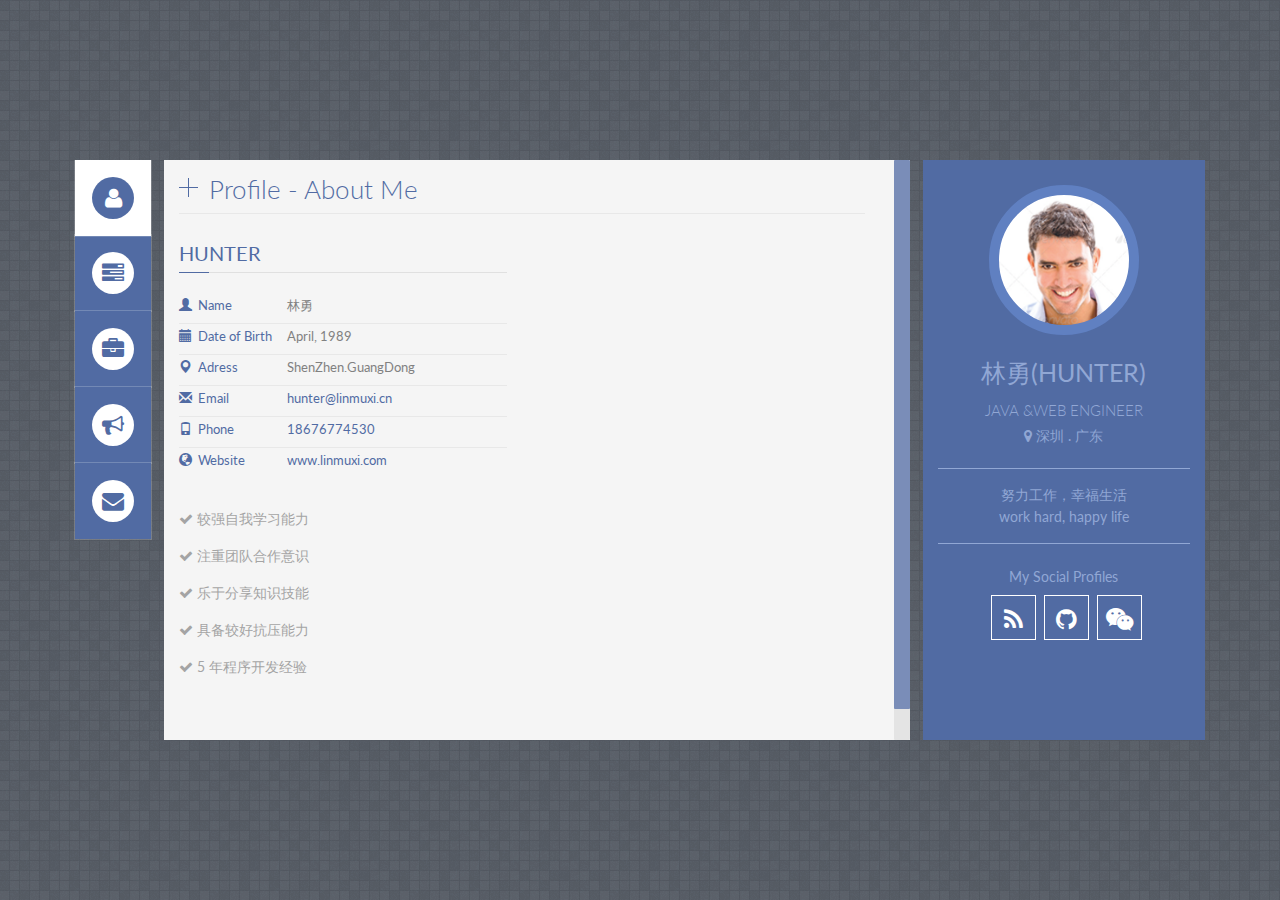
==== commit 055a3b4f: "update pic path" ====
--- a/index.html
+++ b/index.html
@@ -311,9 +311,9 @@
     <div class="col-md-6 profile-r">
 
         <div class="cycle-slideshow">
-            <img src="images/img-profile/about_1.jpg" alt="" />
-            <img src="images/img-profile/about_2.png" alt="" />
-            <img src="images/img-profile/about_3.png" alt="" />
+            <img src="http://7xqlat.com1.z0.glb.clouddn.com/images_img_profile_about_1.png" alt="" />
+            <img src="http://7xqlat.com1.z0.glb.clouddn.com/images_img_profile_about_2.png" alt="" />
+            <img src="http://7xqlat.com1.z0.glb.clouddn.com/images_img_profile_about_3.png" alt="" width="348" height="456" />
         </div>
 
     </div>
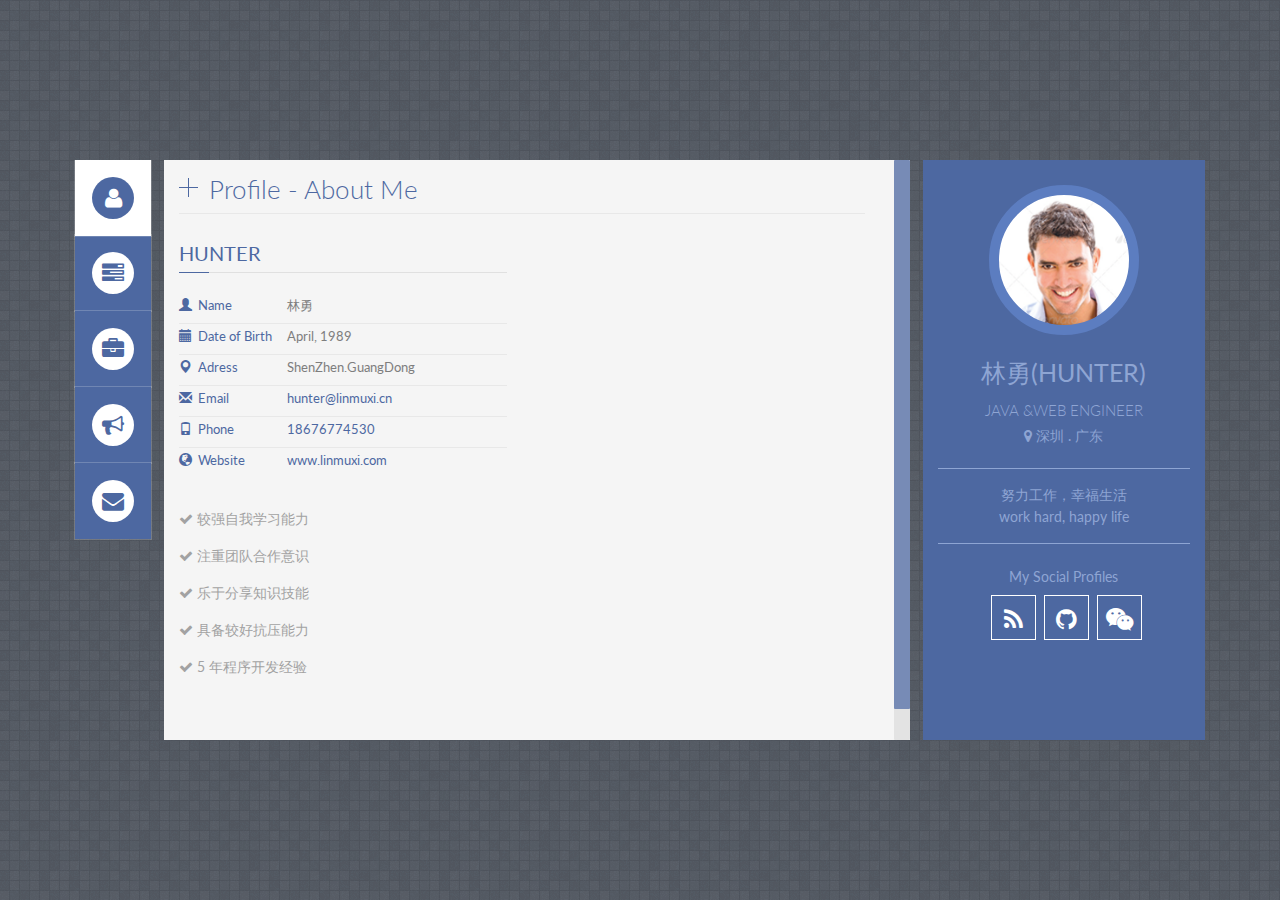
==== commit 28022cb1: "update pic path" ====
--- a/index.html
+++ b/index.html
@@ -794,8 +794,8 @@
                                                         <div class="portfolio logo" data-cat="logo">	
                                                             <!-- .portfolio-wrapper -->
                                                             <div class="portfolio-wrapper">		
-                                                                <a href="images/portfolio/1.jpg" rel="portfolio" title="Lorem ipsum dolor sit amet, consectetur adipiscing Vivamus sit amet ligula non lectus.consectetur adipiscingVivamus sit amet">
-                                                                    <img src="images/portfolio/1.jpg" alt="Visual Infography" />
+                                                                <a href="http://7xqlat.com1.z0.glb.clouddn.com/images_portfolio_1.jpg" rel="portfolio" title="Lorem ipsum dolor sit amet, consectetur adipiscing Vivamus sit amet ligula non lectus.consectetur adipiscingVivamus sit amet">
+                                                                    <img src="http://7xqlat.com1.z0.glb.clouddn.com/images_portfolio_1.jpg" alt="Visual Infography" />
                                                                     <div class="label">
                                                                         <div class="label-text">
                                                                             <a class="text-title">Project Name</a>
@@ -817,7 +817,7 @@
                                                             <div class="portfolio-wrapper">		
                                                                 <a href="http://www.youtube.com/watch?v=c9MnSeYYtYY" rel="portfolio">
 
-                                                                    <img src="images/portfolio/2.jpg" alt="Visual Infography" />
+                                                                    <img src="http://7xqlat.com1.z0.glb.clouddn.com/images_portfolio_2.jpg" alt="Visual Infography" />
                                                                     <div class="label">
                                                                         <div class="label-text">
                                                                             <a class="text-title">Project Name</a>
@@ -835,8 +835,8 @@
                                                         <div class="portfolio catWeb" data-cat="catWeb">
                                                             <!-- .portfolio-wrapper -->
                                                             <div class="portfolio-wrapper">			
-                                                                <a href="images/portfolio/3.jpg" rel="portfolio">
-                                                                    <img src="images/portfolio/3.jpg" alt="Sonor's Design" />
+                                                                <a href="http://7xqlat.com1.z0.glb.clouddn.com/images_portfolio_3.jpg" rel="portfolio">
+                                                                    <img src="http://7xqlat.com1.z0.glb.clouddn.com/images_portfolio_3.jpg" alt="Sonor's Design" />
                                                                     <div class="label">
                                                                         <div class="label-text">
                                                                             <a class="text-title">Project Name</a>
@@ -854,8 +854,8 @@
                                                         <div class="portfolio catMotion" data-cat="catMotion">
                                                             <!-- .portfolio-wrapper -->
                                                             <div class="portfolio-wrapper">			
-                                                                <a href="images/portfolio/4.jpg" rel="portfolio">
-                                                                    <img src="images/portfolio/4.jpg" alt="Typography Company" />
+                                                                <a href="http://7xqlat.com1.z0.glb.clouddn.com/images_portfolio_4.jpg" rel="portfolio">
+                                                                    <img src="http://7xqlat.com1.z0.glb.clouddn.com/images_portfolio_4.jpg" alt="Typography Company" />
                                                                     <div class="label">
                                                                         <div class="label-text">
                                                                             <a class="text-title">Project Name</a>
@@ -873,8 +873,8 @@
                                                         <div class="portfolio catWeb" data-cat="catWeb">
                                                             <!-- .portfolio-wrapper -->
                                                             <div class="portfolio-wrapper">
-                                                                <a href="images/portfolio/5.jpg" title="Etiam quis mi eu elit tempor facilisis id et neque. Nulla sit amet sem sapien." rel="portfolio">
-                                                                    <img src="images/portfolio/5.jpg" alt="Weatherette" />
+                                                                <a href="http://7xqlat.com1.z0.glb.clouddn.com/images_portfolio_5.jpg" title="Etiam quis mi eu elit tempor facilisis id et neque. Nulla sit amet sem sapien." rel="portfolio">
+                                                                    <img src="http://7xqlat.com1.z0.glb.clouddn.com/images_portfolio_5.jpg" alt="Weatherette" />
                                                                     <div class="label">
                                                                         <div class="label-text">
                                                                             <a class="text-title">Project Name</a>
@@ -892,8 +892,8 @@
                                                         <div class="portfolio catMotion" data-cat="catMotion">
                                                             <!-- .portfolio-wrapper -->
                                                             <div class="portfolio-wrapper">		
-                                                                <a href="images/portfolio/6.jpg" rel="portfolio">				
-                                                                    <img src="images/portfolio/6.jpg" alt="BMF" />
+                                                                <a href="http://7xqlat.com1.z0.glb.clouddn.com/images_portfolio_6.jpg" rel="portfolio">				
+                                                                    <img src="http://7xqlat.com1.z0.glb.clouddn.com/images_portfolio_6.jpg" alt="BMF" />
                                                                     <div class="label">
                                                                         <div class="label-text">
                                                                             <a class="text-title">Project Name</a>
@@ -911,8 +911,8 @@
                                                         <div class="portfolio catGraphic" data-cat="catGraphic">
                                                             <!-- .portfolio-wrapper -->
                                                             <div class="portfolio-wrapper">		
-                                                                <a href="images/portfolio/7.jpg" title="Etiam quis mi eu elit tempor facilisis id et neque. Nulla sit amet sem sapien." rel="portfolio">				
-                                                                    <img src="images/portfolio/7.jpg" alt="Techlion" />
+                                                                <a href="http://7xqlat.com1.z0.glb.clouddn.com/images_portfolio_7.jpg" title="Etiam quis mi eu elit tempor facilisis id et neque. Nulla sit amet sem sapien." rel="portfolio">				
+                                                                    <img src="http://7xqlat.com1.z0.glb.clouddn.com/images_portfolio_7.jpg" alt="Techlion" />
                                                                     <div class="label">
                                                                         <div class="label-text">
                                                                             <a class="text-title">Project Name</a>
@@ -930,8 +930,8 @@
                                                         <div class="portfolio logo" data-cat="logo">
                                                             <!-- .portfolio-wrapper -->
                                                             <div class="portfolio-wrapper">		
-                                                                <a href="images/portfolio/8.jpg" rel="portfolio" title="Etiam quis mi eu elit tempor facilisis id et neque. Nulla sit amet sem sapien.">
-                                                                    <img src="images/portfolio/8.jpg" alt="KittyPic" />
+                                                                <a href="http://7xqlat.com1.z0.glb.clouddn.com/images_portfolio_8.jpg" rel="portfolio" title="Etiam quis mi eu elit tempor facilisis id et neque. Nulla sit amet sem sapien.">
+                                                                    <img src="http://7xqlat.com1.z0.glb.clouddn.com/images_portfolio_8.jpg" alt="KittyPic" />
                                                                     <div class="label">
                                                                         <div class="label-text">
                                                                             <a class="text-title">Project Name</a>
@@ -949,8 +949,8 @@
                                                         <div class="portfolio catWeb" data-cat="catWeb">
                                                             <!-- .portfolio-wrapper -->
                                                             <div class="portfolio-wrapper">			
-                                                                <a href="images/portfolio/9.jpg" title="Etiam quis mi eu elit tempor facilisis id et neque. Nulla sit amet sem sapien." rel="portfolio">
-                                                                    <img src="images/portfolio/9.jpg" alt="Graph Plotting" />
+                                                                <a href="http://7xqlat.com1.z0.glb.clouddn.com/images_portfolio_9.jpg" title="Etiam quis mi eu elit tempor facilisis id et neque. Nulla sit amet sem sapien." rel="portfolio">
+                                                                    <img src="http://7xqlat.com1.z0.glb.clouddn.com/images_portfolio_9.jpg" alt="Graph Plotting" />
                                                                     <div class="label">
                                                                         <div class="label-text">
                                                                             <a class="text-title">Project Name</a>
@@ -968,8 +968,8 @@
                                                         <div class="portfolio catGraphic" data-cat="catGraphic">
                                                             <!-- .portfolio-wrapper -->
                                                             <div class="portfolio-wrapper">	
-                                                                <a href="images/portfolio/10.jpg" rel="portfolio">
-                                                                    <img src="images/portfolio/10.jpg" alt="QR Quick Response" />
+                                                                <a href="http://7xqlat.com1.z0.glb.clouddn.com/images_portfolio_10.jpg" rel="portfolio">
+                                                                    <img src="http://7xqlat.com1.z0.glb.clouddn.com/images_portfolio_10.jpg" alt="QR Quick Response" />
                                                                     <div class="label">
                                                                         <div class="label-text">
                                                                             <a class="text-title">Project Name</a>
@@ -987,8 +987,8 @@
                                                         <div class="portfolio logo" data-cat="logo">
                                                             <!-- .portfolio-wrapper -->
                                                             <div class="portfolio-wrapper">	
-                                                                <a href="images/portfolio/11.jpg" title="Etiam quis mi eu elit tempor facilisis id et neque. Nulla sit amet sem sapien." rel="portfolio">
-                                                                    <img src="images/portfolio/11.jpg" alt="Mobi Sock" />
+                                                                <a href="http://7xqlat.com1.z0.glb.clouddn.com/images_portfolio_11.jpg" title="Etiam quis mi eu elit tempor facilisis id et neque. Nulla sit amet sem sapien." rel="portfolio">
+                                                                    <img src="http://7xqlat.com1.z0.glb.clouddn.com/images_portfolio_11.jpg" alt="Mobi Sock" />
                                                                     <div class="label">
                                                                         <div class="label-text">
                                                                             <a class="text-title">Project Name</a>
@@ -1006,8 +1006,8 @@
                                                         <div class="portfolio logo" data-cat="logo">
                                                             <!-- .portfolio-wrapper -->
                                                             <div class="portfolio-wrapper">
-                                                                <a href="images/portfolio/12.jpg" rel="portfolio">
-                                                                    <img src="images/portfolio/12.jpg" alt="Village Community Church" />
+                                                                <a href="http://7xqlat.com1.z0.glb.clouddn.com/images_portfolio_12.jpg" rel="portfolio">
+                                                                    <img src="http://7xqlat.com1.z0.glb.clouddn.com/images_portfolio_12.jpg" alt="Village Community Church" />
                                                                     <div class="label">
                                                                         <div class="label-text">
                                                                             <a class="text-title">Project Name</a>
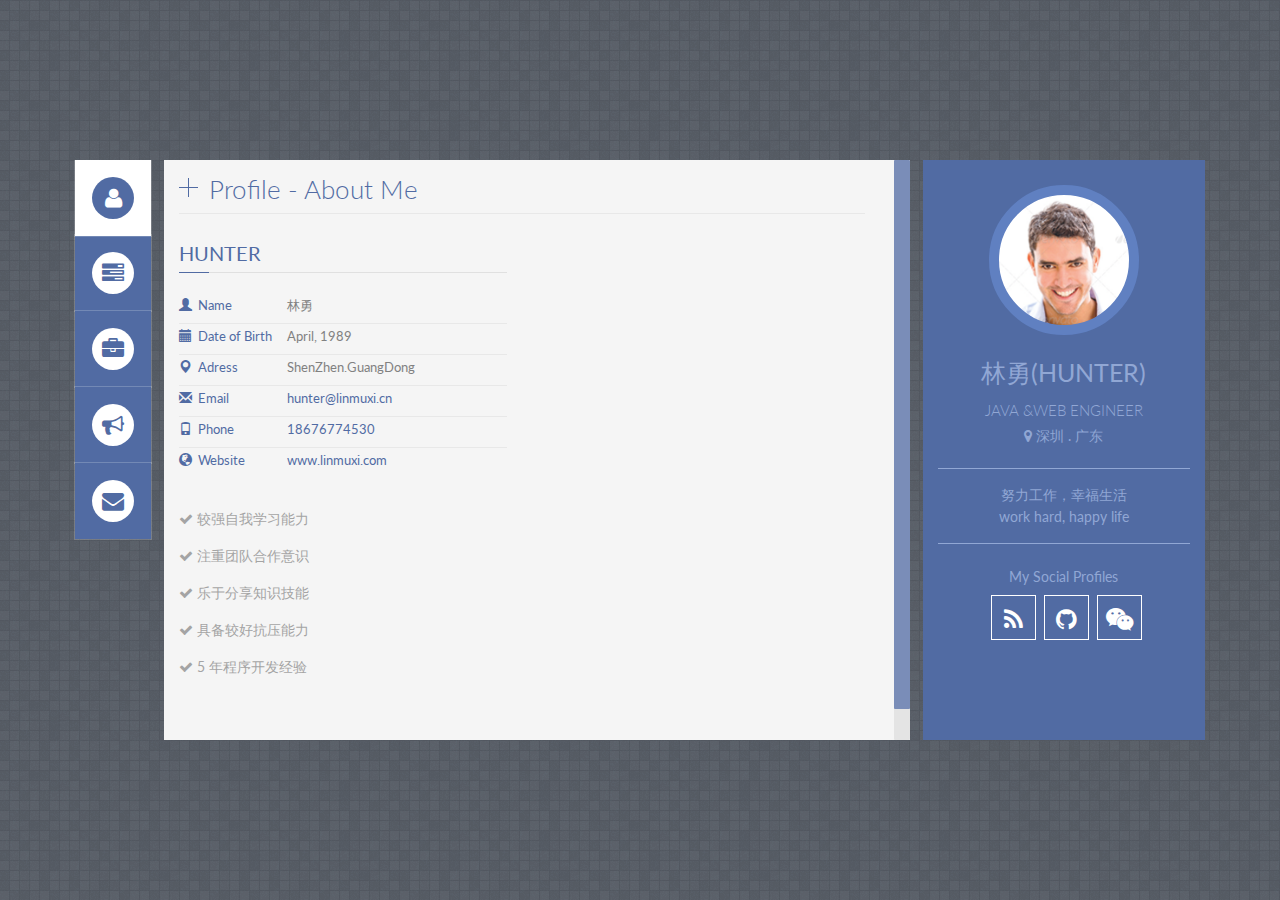
==== commit 36ea2b37: "update pic path" ====
--- a/index.html
+++ b/index.html
@@ -1066,7 +1066,7 @@
                                             <div class="carousel-inner">
 
                                                 <div class="item active">
-                                                    <img src="images/blog/blog-1.jpg" alt="" />
+                                                    <img src="http://7xqlat.com1.z0.glb.clouddn.com/images_blog_blog_1.jpg" alt="" />
                                                     <div class="carousel-caption">
                                                         <h4>First Thumbnail label</h4>
                                                         <p>Cras justo odio, dapibus ac facilisis in, egestas eget quam. Donec id elit non mi porta gravida at eget metus. Nullam id dolor id nibh ultricies vehicula ut id elit.</p>
@@ -1075,7 +1075,7 @@
 
 
                                                 <div class="item">
-                                                    <img src="images/blog/blog-2.jpg" alt="" />
+                                                    <img src="http://7xqlat.com1.z0.glb.clouddn.com/images_blog_blog-2.jpg" alt="" />
                                                     <div class="carousel-caption">
                                                         <h4>First Thumbnail label</h4>
                                                         <p>Cras justo odio, dapibus ac facilisis in, egestas eget quam. Donec id elit non mi porta gravida at eget metus. Nullam id dolor id nibh ultricies vehicula ut id elit.</p>
@@ -1083,7 +1083,7 @@
                                                 </div>
 
                                                 <div class="item">
-                                                    <img src="images/blog/blog-3.jpg" alt="" />
+                                                    <img src="http://7xqlat.com1.z0.glb.clouddn.com/images_blog_blog-3.jpg" alt="" />
                                                     <div class="carousel-caption">
                                                         <h4>First Thumbnail label</h4>
                                                         <p>Cras justo odio, dapibus ac facilisis in, egestas eget quam. Donec id elit non mi porta gravida at eget metus. Nullam id dolor id nibh ultricies vehicula ut id elit.</p>
@@ -1204,7 +1204,7 @@
 
                                 <div class="media">
                                     <div class="he-wrap tpl2">
-                                        <img src="images/blog/blog-4.jpg" class="img-hover" alt="" />
+                                        <img src="http://7xqlat.com1.z0.glb.clouddn.com/images_blog_blog-4.jpg" class="img-hover" alt="" />
                                     </div>
 
                                 </div>
@@ -1274,7 +1274,7 @@
                                             <div class="carousel-inner">
 
                                                 <div class="item active">
-                                                    <img src="images/blog/blog-1.jpg" alt="">
+                                                    <img src="http://7xqlat.com1.z0.glb.clouddn.com/images_blog_blog_1.jpg" alt="">
                                                     <div class="carousel-caption">
                                                         <h4>First Thumbnail label</h4>
                                                         <p>Cras justo odio, dapibus ac facilisis in, egestas eget quam. Donec id elit non mi porta gravida at eget metus. Nullam id dolor id nibh ultricies vehicula ut id elit.</p>
@@ -1283,7 +1283,7 @@
 
 
                                                 <div class="item">
-                                                    <img src="images/blog/blog-2.jpg" alt="">
+                                                    <img src="http://7xqlat.com1.z0.glb.clouddn.com/images_blog_blog-2.jpg" alt="">
                                                     <div class="carousel-caption">
                                                         <h4>First Thumbnail label</h4>
                                                         <p>Cras justo odio, dapibus ac facilisis in, egestas eget quam. Donec id elit non mi porta gravida at eget metus. Nullam id dolor id nibh ultricies vehicula ut id elit.</p>
@@ -1291,7 +1291,7 @@
                                                 </div>
 
                                                 <div class="item">
-                                                    <img src="images/blog/blog-3.jpg" alt="">
+                                                    <img src="http://7xqlat.com1.z0.glb.clouddn.com/images_blog_blog-3.jpg" alt="">
                                                     <div class="carousel-caption">
                                                         <h4>First Thumbnail label</h4>
                                                         <p>Cras justo odio, dapibus ac facilisis in, egestas eget quam. Donec id elit non mi porta gravida at eget metus. Nullam id dolor id nibh ultricies vehicula ut id elit.</p>
@@ -1765,7 +1765,7 @@
 
                                 <div class="media">
                                     <div class="he-wrap tpl2">
-                                        <img src="images/blog/blog-2.jpg" class="img-hover" alt="">
+                                        <img src="http://7xqlat.com1.z0.glb.clouddn.com/images_blog_blog-2.jpg" class="img-hover" alt="">
                                     </div>
 
                                 </div>
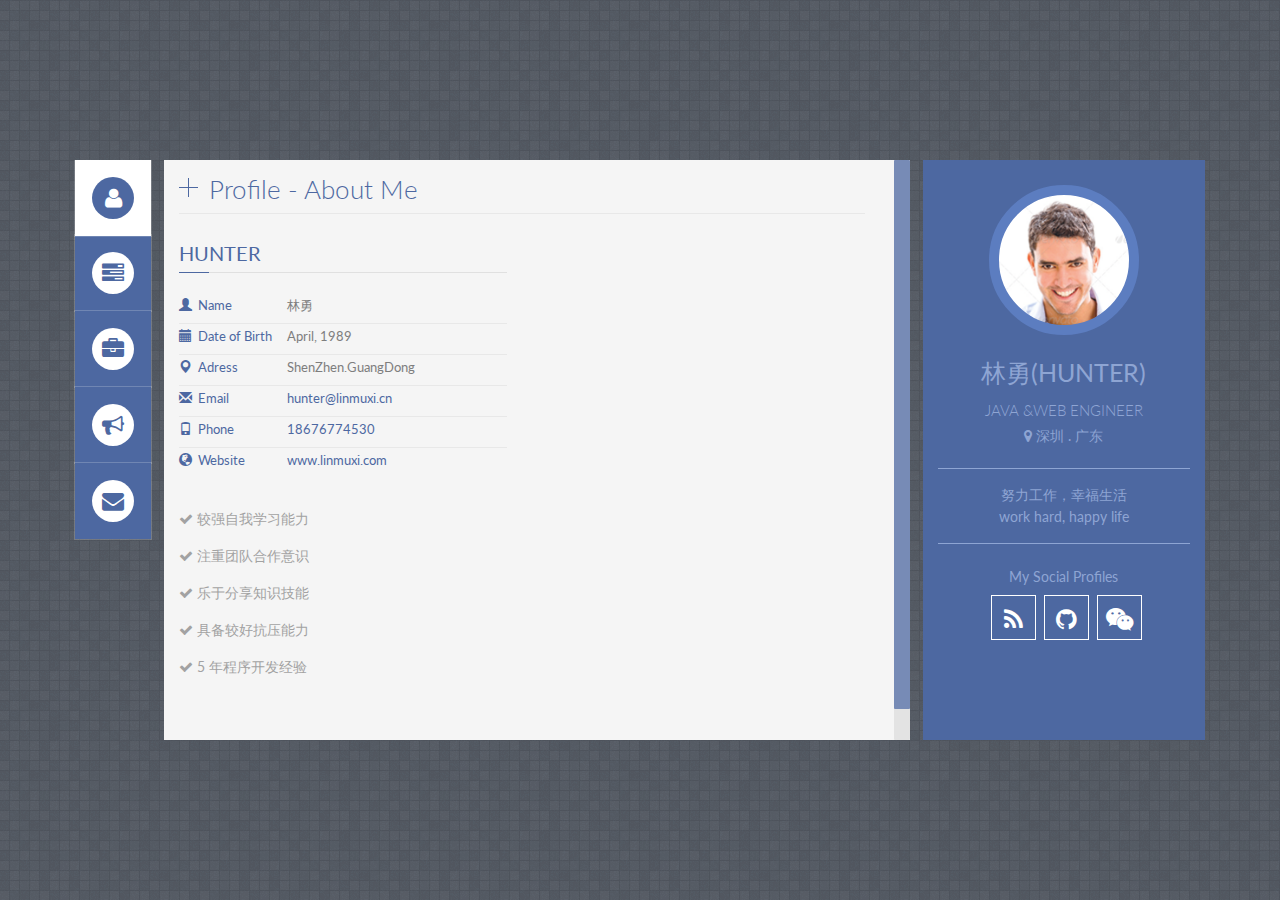
==== commit 9b9b810a: "update index.html" ====
--- a/index.html
+++ b/index.html
@@ -11,7 +11,7 @@
         <meta http-equiv="X-UA-Compatible" content="IE=edge,chrome=1">
         <meta name="viewport" content="width=device-width, initial-scale=1, maximum-scale=1"/>
 
-        <meta name="description" content="FlexyCodes - FlexyCard vCard Template. Creating my personal page!"/>
+        <meta name="description" content="About Hunter"/>
 
         <!-- CSS | bootstrap -->
         <!-- Credits: http://getbootstrap.com/ -->
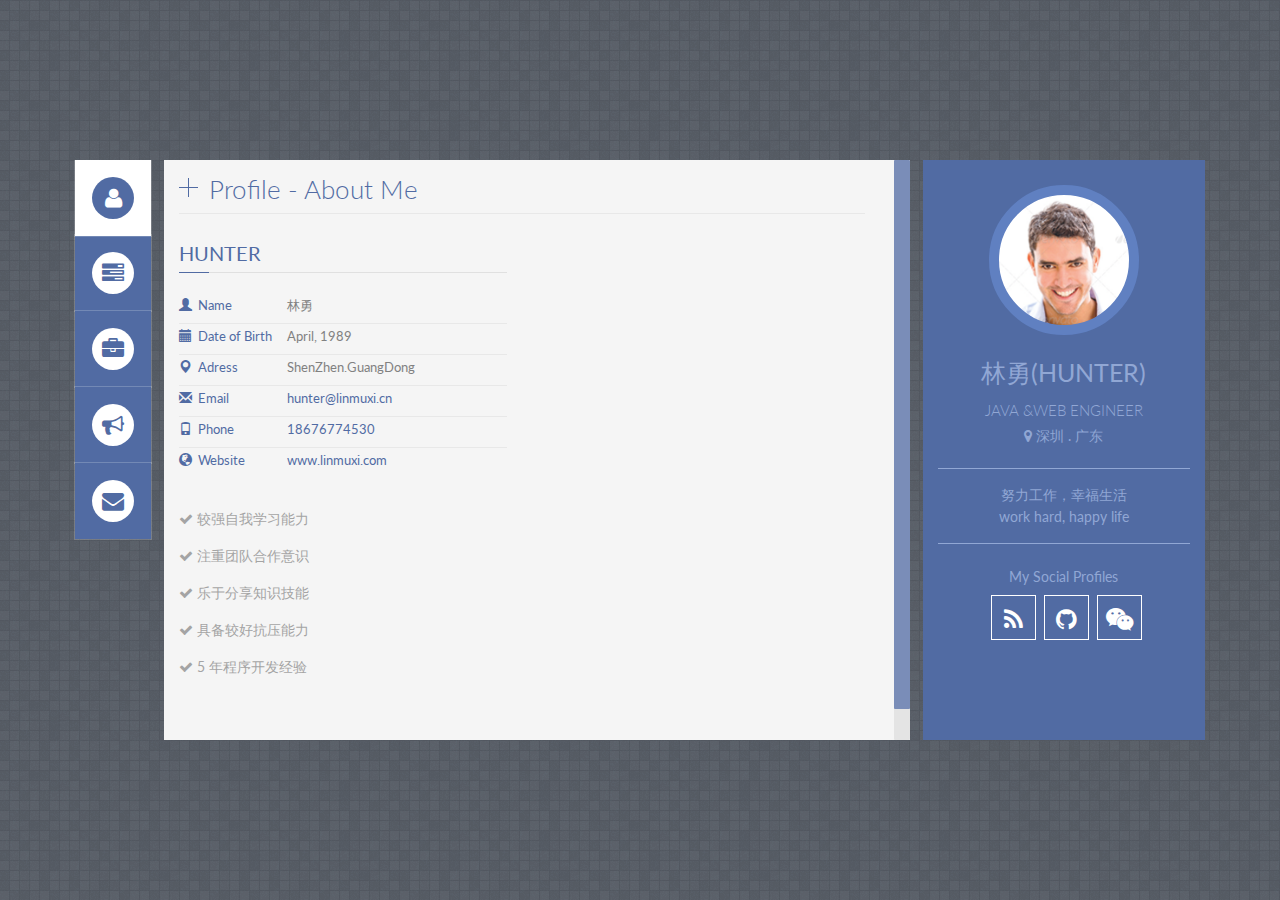
==== commit e4ec7d37: "add google analytics" ====
--- a/index.html
+++ b/index.html
@@ -12,6 +12,8 @@
         <meta name="viewport" content="width=device-width, initial-scale=1, maximum-scale=1"/>
 
         <meta name="description" content="About Hunter"/>
+        
+        <meta name="baidu-site-verification" content="WUpKU0iNQK" />
 
         <!-- CSS | bootstrap -->
         <!-- Credits: http://getbootstrap.com/ -->
@@ -2363,5 +2365,26 @@
         <!--[if lt IE 9]>
             <script src="http://html5shiv.googlecode.com/svn/trunk/html5.js"></script>
         <![endif]-->
+
+
+        <script>
+            var _hmt = _hmt || [];
+            (function() {
+              var hm = document.createElement("script");
+              hm.src = "//hm.baidu.com/hm.js?048813e7d706dcff8ec5beb5d426c816";
+              var s = document.getElementsByTagName("script")[0]; 
+              s.parentNode.insertBefore(hm, s);
+            })();
+        </script>
+
+        <script>
+          (function(i,s,o,g,r,a,m){i['GoogleAnalyticsObject']=r;i[r]=i[r]||function(){
+          (i[r].q=i[r].q||[]).push(arguments)},i[r].l=1*new Date();a=s.createElement(o),
+          m=s.getElementsByTagName(o)[0];a.async=1;a.src=g;m.parentNode.insertBefore(a,m)
+          })(window,document,'script','//www.google-analytics.com/analytics.js','ga');
+          ga('create', 'UA-74187619-2', 'auto');
+          ga('send', 'pageview');
+        </script>
+
     </body>
 </html>